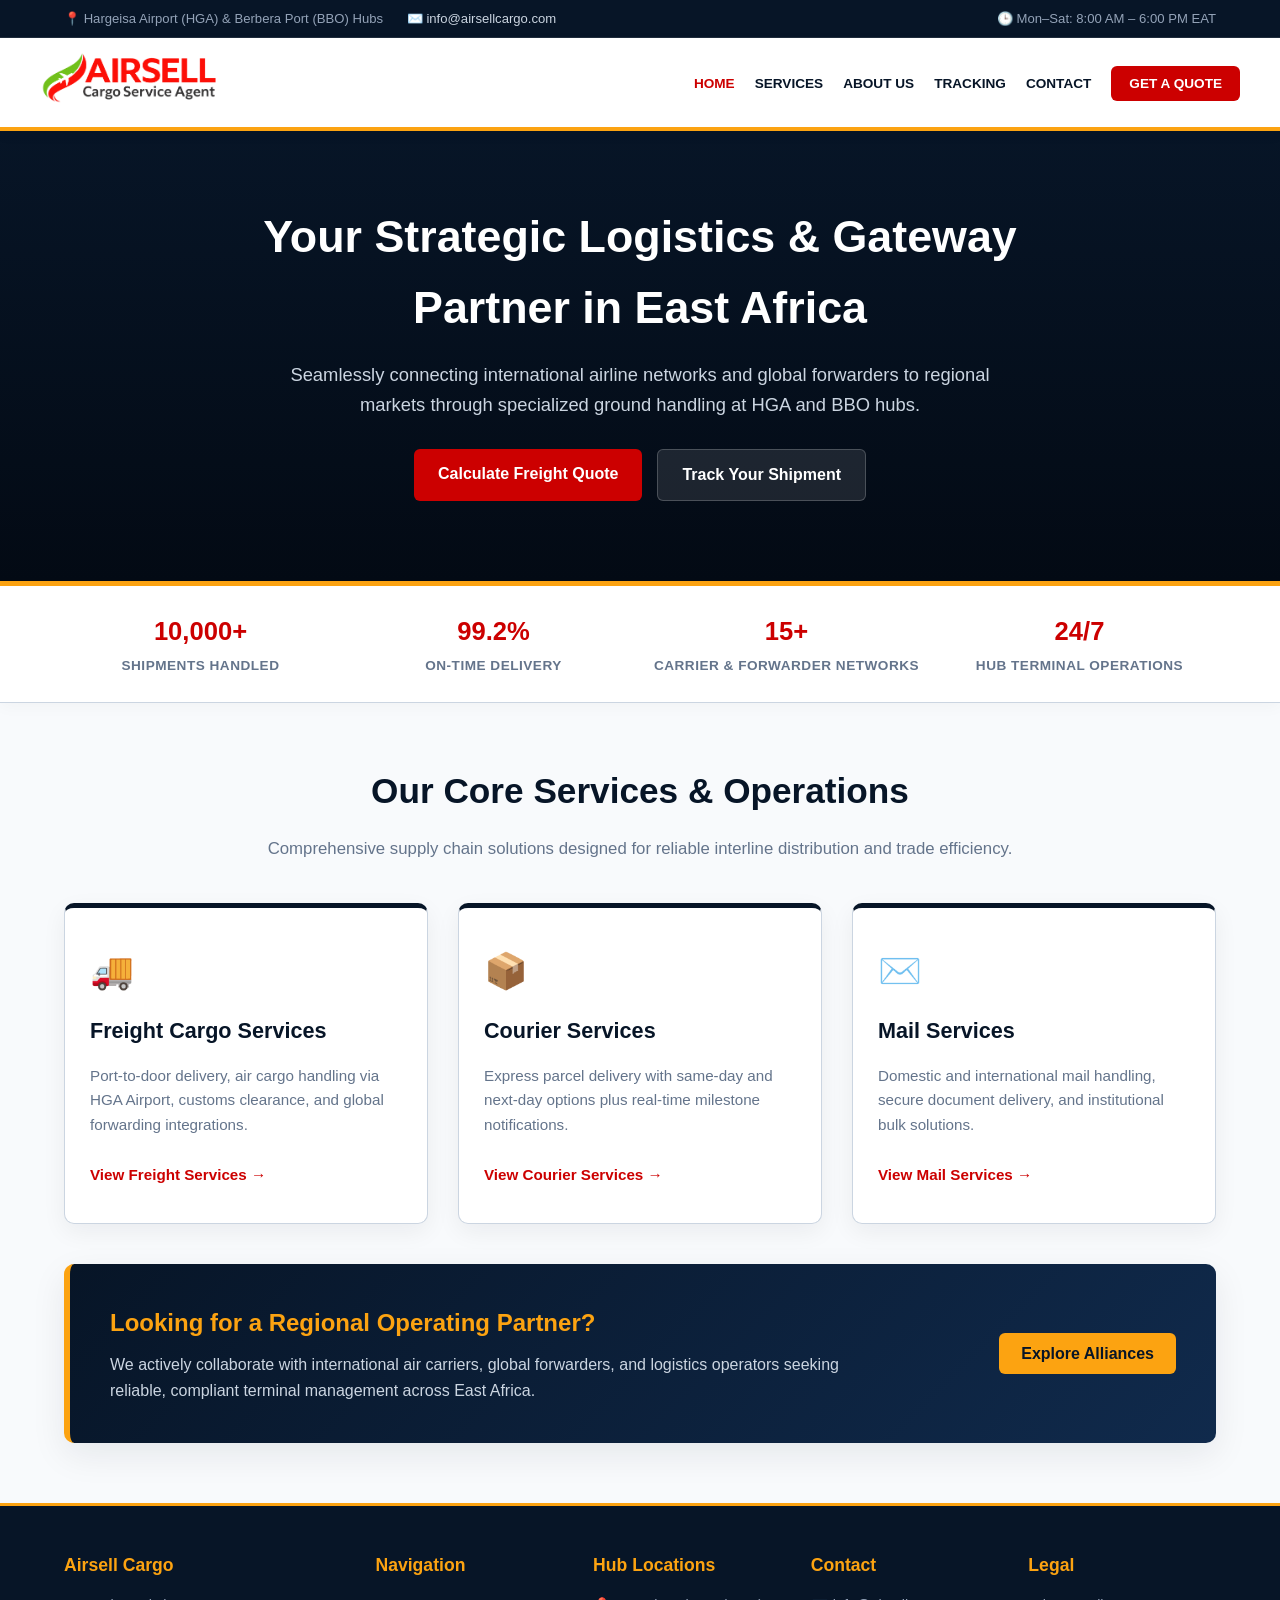
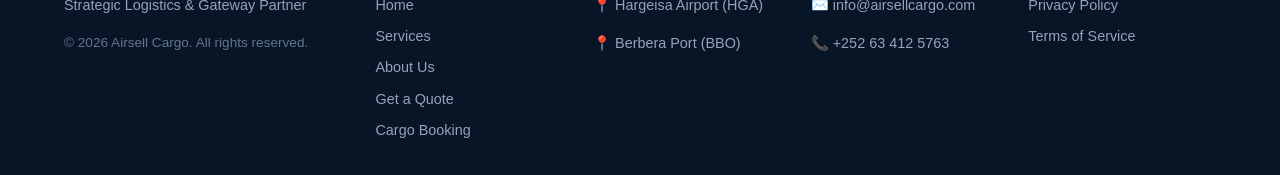
==== index.html @ c371c1c9 "update" ====
<!DOCTYPE html>
<html lang="en">
<head>
  <meta charset="UTF-8">
  <meta http-equiv="X-UA-Compatible" content="IE=edge">
  <meta name="viewport" content="width=device-width, initial-scale=1.0, maximum-scale=5.0">
  <title>Airsell Cargo | Strategic Logistics & Gateway Partner</title>
  <meta name="description" content="Your trusted regional operating extension, connecting international airline networks and global forwarders to East African markets through HGA and BBO hubs.">
  
  <style>  
    :root {
      --brand-red: #cc0000;
      --brand-yellow: #fca311;
      --primary-dark: #071527;
      --text-dark: #0f172a;
      --text-gray: #64748b;
      --bg-light: #f8fafc;
      --card-shadow: 0 12px 35px rgba(7, 21, 39, 0.08);
      --border-color: #cbd5e1;
    }
    
    * { box-sizing: border-box; }

    body { 
      font-family: 'Segoe UI', Roboto, Arial, sans-serif; 
      margin: 0; 
      background: var(--bg-light); 
      color: var(--text-dark); 
      line-height: 1.6; 
    }
    
    .container { 
      max-width: 1200px; 
      margin: auto; 
      padding: 0 24px; 
    }
    
    /* Top Bar */
    .top-bar {
      background: var(--primary-dark);
      color: #94a3b8;
      font-size: 0.82rem;
      padding: 8px 0;
      border-bottom: 1px solid rgba(255, 255, 255, 0.1);
    }

    .top-bar-flex {
      display: flex;
      justify-content: space-between;
      align-items: center;
    }

    .top-bar-info span { margin-right: 20px; }
    .top-bar-info a { color: #cbd5e1; text-decoration: none; }
    .top-bar-info a:hover { color: var(--brand-yellow); }

    /* Header Navigation */
    header { 
      background: #ffffff; 
      border-bottom: 4px solid var(--brand-yellow); 
      box-shadow: 0 4px 12px rgba(0,0,0,0.05); 
      position: sticky;
      top: 0;
      z-index: 1000;
    }
    
    .header-flex { 
      display: flex; 
      justify-content: space-between; 
      align-items: center; 
      padding: 15px 0;
    }
    
    .nav-links { 
      list-style: none; 
      display: flex; 
      align-items: center;
      gap: 20px; 
      margin: 0; 
      padding: 0;
    }
    
    .nav-links a { 
      text-decoration: none; 
      color: var(--primary-dark); 
      font-weight: 600; 
      text-transform: uppercase; 
      font-size: 0.85rem; 
      transition: color 0.3s ease; 
    }
    
    .nav-links a.active, .nav-links a:hover { 
      color: var(--brand-red); 
    }

    .btn-nav-cta {
      background: var(--brand-red);
      color: #ffffff !important;
      padding: 10px 18px;
      border-radius: 6px;
      font-weight: 700 !important;
    }

    .btn-nav-cta:hover {
      background: var(--primary-dark);
    }
    
    /* Hero Section */
    .hero-banner { 
      text-align: center; 
      padding: 70px 20px 80px; 
      background: linear-gradient(180deg, var(--primary-dark) 0%, #030a14 100%);
      color: #ffffff;
      border-bottom: 5px solid var(--brand-yellow); 
    }
    
    .hero-banner h1 { 
      font-size: 2.8rem; 
      margin: 0 0 16px; 
      font-weight: 800; 
      color: #ffffff; 
      max-width: 900px;
      margin-left: auto;
      margin-right: auto;
    } 

    .hero-banner p {
      max-width: 700px;
      margin: 0 auto 30px;
      color: #cbd5e1;
      font-size: 1.15rem;
    }

    .hero-btns {
      display: flex;
      justify-content: center;
      gap: 15px;
    }

    .btn-primary {
      background: var(--brand-red);
      color: #ffffff;
      padding: 12px 24px;
      border-radius: 6px;
      text-decoration: none;
      font-weight: 700;
      transition: background 0.2s;
    }

    .btn-primary:hover {
      background: #a30000;
    }

    .btn-secondary {
      background: rgba(255, 255, 255, 0.1);
      color: #ffffff;
      padding: 12px 24px;
      border-radius: 6px;
      text-decoration: none;
      font-weight: 700;
      border: 1px solid rgba(255, 255, 255, 0.2);
      transition: background 0.2s;
    }

    .btn-secondary:hover {
      background: rgba(255, 255, 255, 0.2);
    }

    /* Trust Metrics Strip */
    .metrics-strip {
      background: #ffffff;
      border-bottom: 1px solid var(--border-color);
      padding: 25px 0;
      box-shadow: 0 4px 15px rgba(0,0,0,0.03);
    }

    .metrics-grid {
      display: grid;
      grid-template-columns: repeat(4, 1fr);
      gap: 20px;
      text-align: center;
    }

    .metric-item strong {
      display: block;
      font-size: 1.6rem;
      color: var(--brand-red);
      font-weight: 800;
    }

    .metric-item span {
      font-size: 0.85rem;
      color: var(--text-gray);
      text-transform: uppercase;
      letter-spacing: 0.5px;
      font-weight: 600;
    }

    /* Services & Partnership Section */
    .services-wrapper {
      max-width: 1200px;
      margin: 60px auto;
      padding: 0 24px;
    }

    .section-title {
      text-align: center;
      margin-bottom: 40px;
    }

    .section-title h2 {
      font-size: 2.2rem;
      color: var(--primary-dark);
      margin-bottom: 10px;
    }

    .section-title p {
      color: var(--text-gray);
      font-size: 1.05rem;
    }

    .services-grid {
      display: grid;
      grid-template-columns: repeat(3, 1fr);
      gap: 30px;
      margin-bottom: 40px;
    }

    .service-card {
      background: #ffffff;
      color: var(--text-dark);
      padding: 35px 25px;
      border-radius: 10px;
      box-shadow: 0 8px 25px rgba(7, 21, 39, 0.06);
      border-top: 5px solid var(--primary-dark);
      border-left: 1px solid var(--border-color);
      border-right: 1px solid var(--border-color);
      border-bottom: 1px solid var(--border-color);
      display: flex;
      flex-direction: column;
      justify-content: space-between;
      transition: transform 0.2s ease;
    }

    .service-card:hover {
      transform: translateY(-4px);
    }

    .service-card .icon {
      font-size: 2.2rem;
      margin-bottom: 15px;
    }

    .service-card h2 {
      color: var(--primary-dark);
      margin-top: 0;
      margin-bottom: 15px;
      font-size: 1.35rem;
    }

    .service-card p {
      color: var(--text-gray);
      font-size: 0.95rem;
      line-height: 1.6;
      margin-bottom: 25px;
    }

    .service-link {
      display: inline-block;
      color: var(--brand-red);
      text-decoration: none;
      font-weight: 700;
      font-size: 0.95rem;
      transition: color 0.2s;
    }

    .service-link:hover {
      color: var(--primary-dark);
    }

    /* Strategic Partnership Spotlight Banner */
    .partnership-spotlight {
      background: linear-gradient(135deg, var(--primary-dark) 0%, #102a4c 100%);
      color: #ffffff;
      padding: 40px;
      border-radius: 10px;
      border-left: 6px solid var(--brand-yellow);
      display: flex;
      justify-content: space-between;
      align-items: center;
      gap: 20px;
      box-shadow: var(--card-shadow);
    }

    .partnership-spotlight h3 {
      color: var(--brand-yellow);
      margin-top: 0;
      margin-bottom: 10px;
      font-size: 1.5rem;
    }

    .partnership-spotlight p {
      color: #cbd5e1;
      margin: 0;
      font-size: 1rem;
      max-width: 750px;
    }

    .btn-partnership {
      background: var(--brand-yellow);
      color: var(--primary-dark);
      padding: 12px 22px;
      border-radius: 6px;
      text-decoration: none;
      font-weight: 800;
      white-space: nowrap;
      transition: background 0.2s;
    }

    .btn-partnership:hover {
      background: #e08e0b;
    }

    /* Footer */
    .site-footer { 
      background: var(--primary-dark); 
      color: #ffffff; 
      padding: 45px 0 25px; 
      font-size: 0.9rem;
      border-top: 3px solid var(--brand-yellow);
    }

    .footer-grid { 
      display: grid; 
      grid-template-columns: 1.5fr repeat(4, 1fr); 
      gap: 30px; 
      max-width: 1200px;
      margin: auto;
      padding: 0 24px;
    }

    .footer-col h3 {
      color: var(--brand-yellow);
      margin-top: 0;
      margin-bottom: 15px;
      font-size: 1.1rem;
    }

    .footer-col ul { list-style: none; padding: 0; margin: 0; }
    .footer-col li { margin-bottom: 8px; }
    .footer-col a { color: #94a3b8; text-decoration: none; transition: color 0.3s ease; }
    .footer-col a:hover { color: #ffffff; }

    @media (max-width: 900px) {
      .services-grid, .metrics-grid { grid-template-columns: 1fr; }
      .hero-btns { flex-direction: column; }
      .partnership-spotlight { flex-direction: column; align-items: flex-start; }
    }
  </style>
</head>
<body>

<!-- Top Notification Bar -->
<div class="top-bar">
  <div class="container top-bar-flex">
    <div class="top-bar-info">
      <span>📍 Hargeisa Airport (HGA) & Berbera Port (BBO) Hubs</span>
      <span>✉️ <a href="mailto:info@airsellcargo.com">info@airsellcargo.com</a></span>
    </div>
    <div>
      <span>🕒 Mon–Sat: 8:00 AM – 6:00 PM EAT</span>
    </div>
  </div>
</div>

<!-- Main Header -->
<header>
  <div class="container header-flex">
    <div class="logo">
      <a href="index.html">
        <img src="logo.png" alt="Airsell Cargo Service Agent" width="180">
      </a>
    </div>
    
    <nav aria-label="Main Navigation">
      <ul class="nav-links">
        <li><a href="index.html" class="active" aria-current="page">Home</a></li>
        <li><a href="services.html">Services</a></li>
        <li><a href="about.html">About Us</a></li>
        <li><a href="tracking.html">Tracking</a></li>
        <li><a href="contact.html">Contact</a></li>
        <li><a href="quote.html" class="btn-nav-cta">Get a Quote</a></li>
      </ul>
    </nav>
  </div>
</header>

<!-- Hero Section -->
<section class="hero-banner">
  <div class="container">
    <h1>Your Strategic Logistics & Gateway Partner in East Africa</h1>
    <p>Seamlessly connecting international airline networks and global forwarders to regional markets through specialized ground handling at HGA and BBO hubs.</p>
    <div class="hero-btns">
      <a href="quote.html" class="btn-primary">Calculate Freight Quote</a>
      <a href="tracking.html" class="btn-secondary">Track Your Shipment</a>
    </div>
  </div>
</section>

<!-- Trust Metrics Strip -->
<div class="metrics-strip">
  <div class="container">
    <div class="metrics-grid">
      <div class="metric-item">
        <strong>10,000+</strong>
        <span>Shipments Handled</span>
      </div>
      <div class="metric-item">
        <strong>99.2%</strong>
        <span>On-Time Delivery</span>
      </div>
      <div class="metric-item">
        <strong>15+</strong>
        <span>Carrier & Forwarder Networks</span>
      </div>
      <div class="metric-item">
        <strong>24/7</strong>
        <span>Hub Terminal Operations</span>
      </div>
    </div>
  </div>
</div>

<!-- Core Services & Partnership Section -->
<div class="services-wrapper">
  <div class="section-title">
    <h2>Our Core Services & Operations</h2>
    <p>Comprehensive supply chain solutions designed for reliable interline distribution and trade efficiency.</p>
  </div>

  <div class="services-grid">
    
    <!-- Service 1 -->
    <div class="service-card">
      <div>
        <div class="icon">🚚</div>
        <h2>Freight Cargo Services</h2>
        <p>Port-to-door delivery, air cargo handling via HGA Airport, customs clearance, and global forwarding integrations.</p>
      </div>
      <div>
        <a href="services.html" class="service-link">View Freight Services →</a>
      </div>
    </div>

    <!-- Service 2 -->
    <div class="service-card">
      <div>
        <div class="icon">📦</div>
        <h2>Courier Services</h2>
        <p>Express parcel delivery with same-day and next-day options plus real-time milestone notifications.</p>
      </div>
      <div>
        <a href="services.html" class="service-link">View Courier Services →</a>
      </div>
    </div>

    <!-- Service 3 -->
    <div class="service-card">
      <div>
        <div class="icon">✉️</div>
        <h2>Mail Services</h2>
        <p>Domestic and international mail handling, secure document delivery, and institutional bulk solutions.</p>
      </div>
      <div>
        <a href="services.html" class="service-link">View Mail Services →</a>
      </div>
    </div>

  </div>

  <!-- Strategic Alliance Spotlight Banner -->
  <div class="partnership-spotlight">
    <div>
      <h3>Looking for a Regional Operating Partner?</h3>
      <p>We actively collaborate with international air carriers, global forwarders, and logistics operators seeking reliable, compliant terminal management across East Africa.</p>
    </div>
    <div>
      <a href="contact.html" class="btn-partnership">Explore Alliances</a>
    </div>
  </div>

</div>

<!-- Footer Section -->
<footer class="site-footer">
  <div class="footer-grid">
    <div class="footer-col">
      <h3>Airsell Cargo</h3>
      <p style="color: #94a3b8;">Strategic Logistics & Gateway Partner</p>
      <p style="color: #64748b; font-size: 0.85rem;">© 2026 Airsell Cargo. All rights reserved.</p>
    </div>

    <div class="footer-col">
      <h3>Navigation</h3>
      <ul>
        <li><a href="index.html">Home</a></li>
        <li><a href="services.html">Services</a></li>
        <li><a href="about.html">About Us</a></li>
        <li><a href="quote.html">Get a Quote</a></li>
        <li><a href="booking.html">Cargo Booking</a></li>
      </ul>
    </div>

    <div class="footer-col">
      <h3>Hub Locations</h3>
      <p style="color: #94a3b8; margin-bottom: 6px;">📍 Hargeisa Airport (HGA)</p>
      <p style="color: #94a3b8;">📍 Berbera Port (BBO)</p>
    </div>

    <div class="footer-col">
      <h3>Contact</h3>
      <p style="color: #94a3b8; margin-bottom: 6px;">✉️ <a href="mailto:info@airsellcargo.com">info@airsellcargo.com</a></p>
      <p style="color: #94a3b8;">📞 +252 63 412 5763</p>
    </div>

    <div class="footer-col">
      <h3>Legal</h3>
      <ul>
        <li><a href="privacy.html">Privacy Policy</a></li>
        <li><a href="terms.html">Terms of Service</a></li>
      </ul>
    </div>
  </div>
</footer>

</body>
</html>
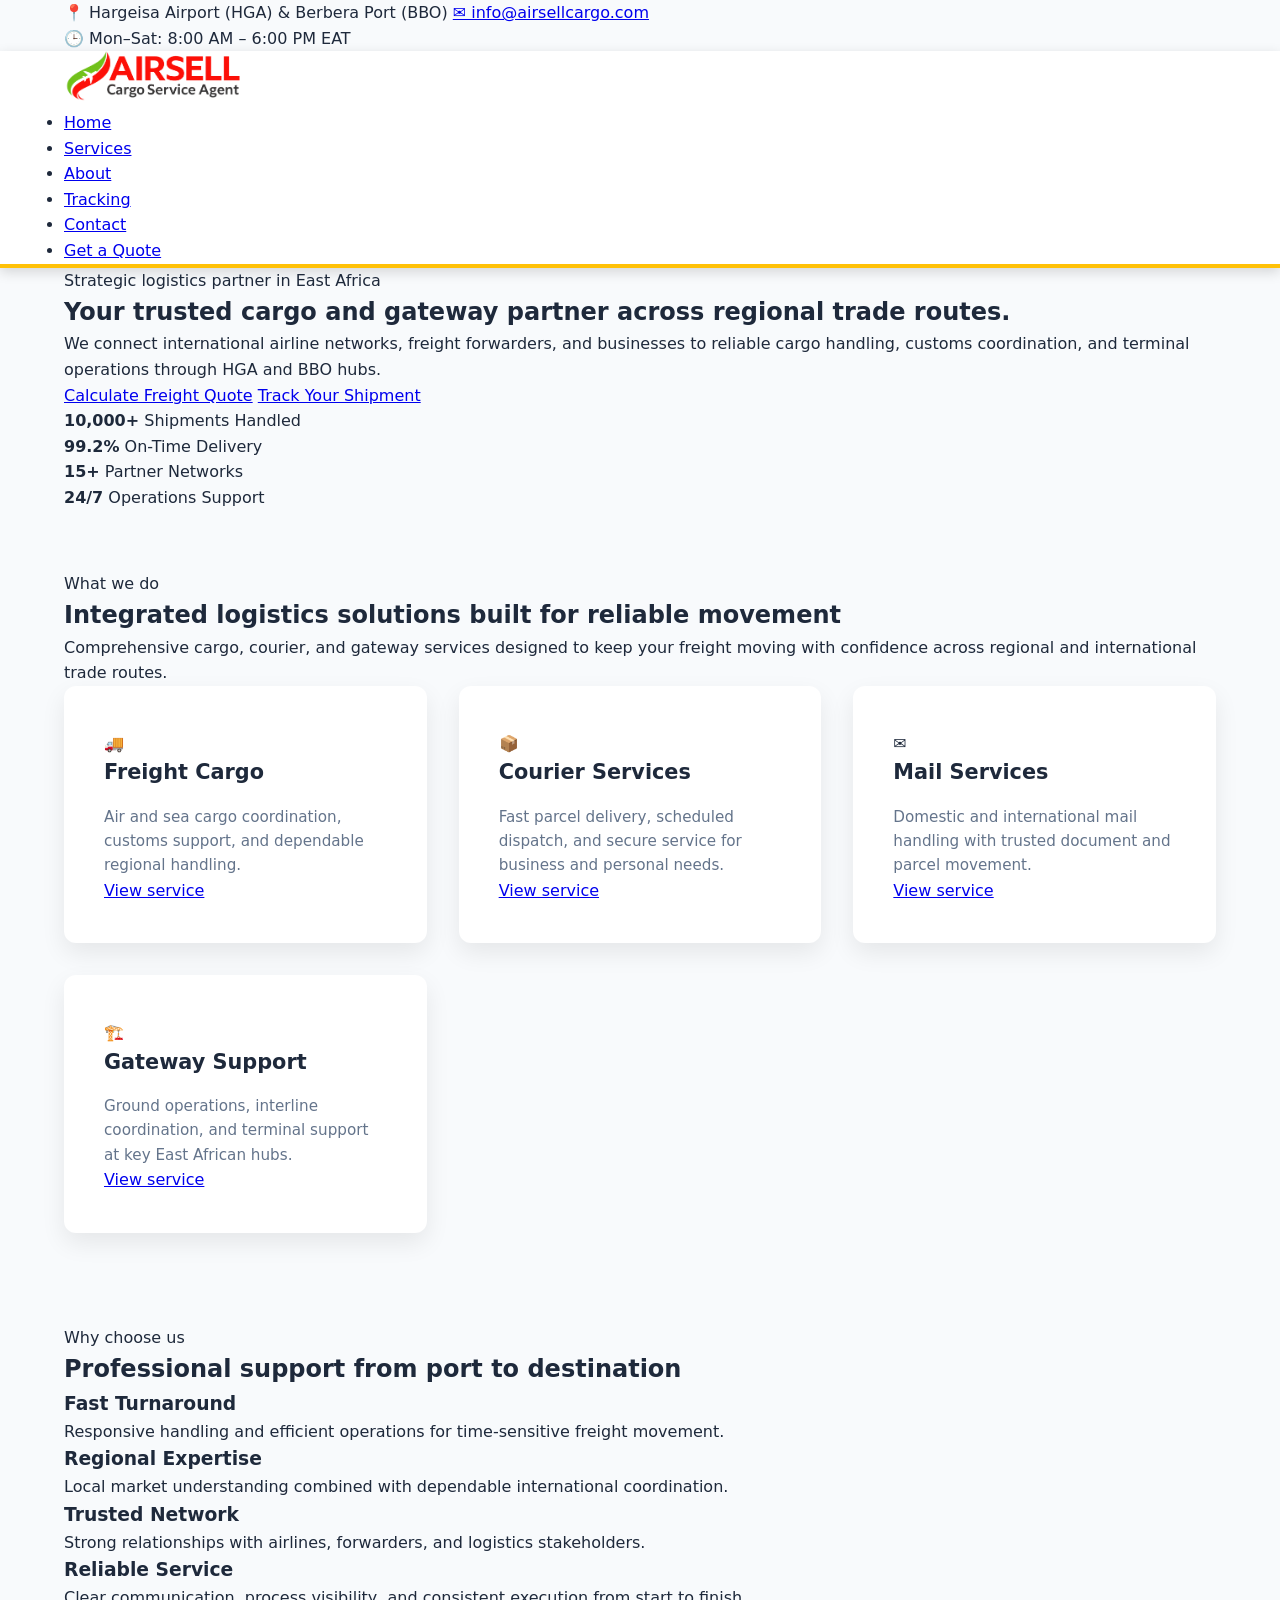
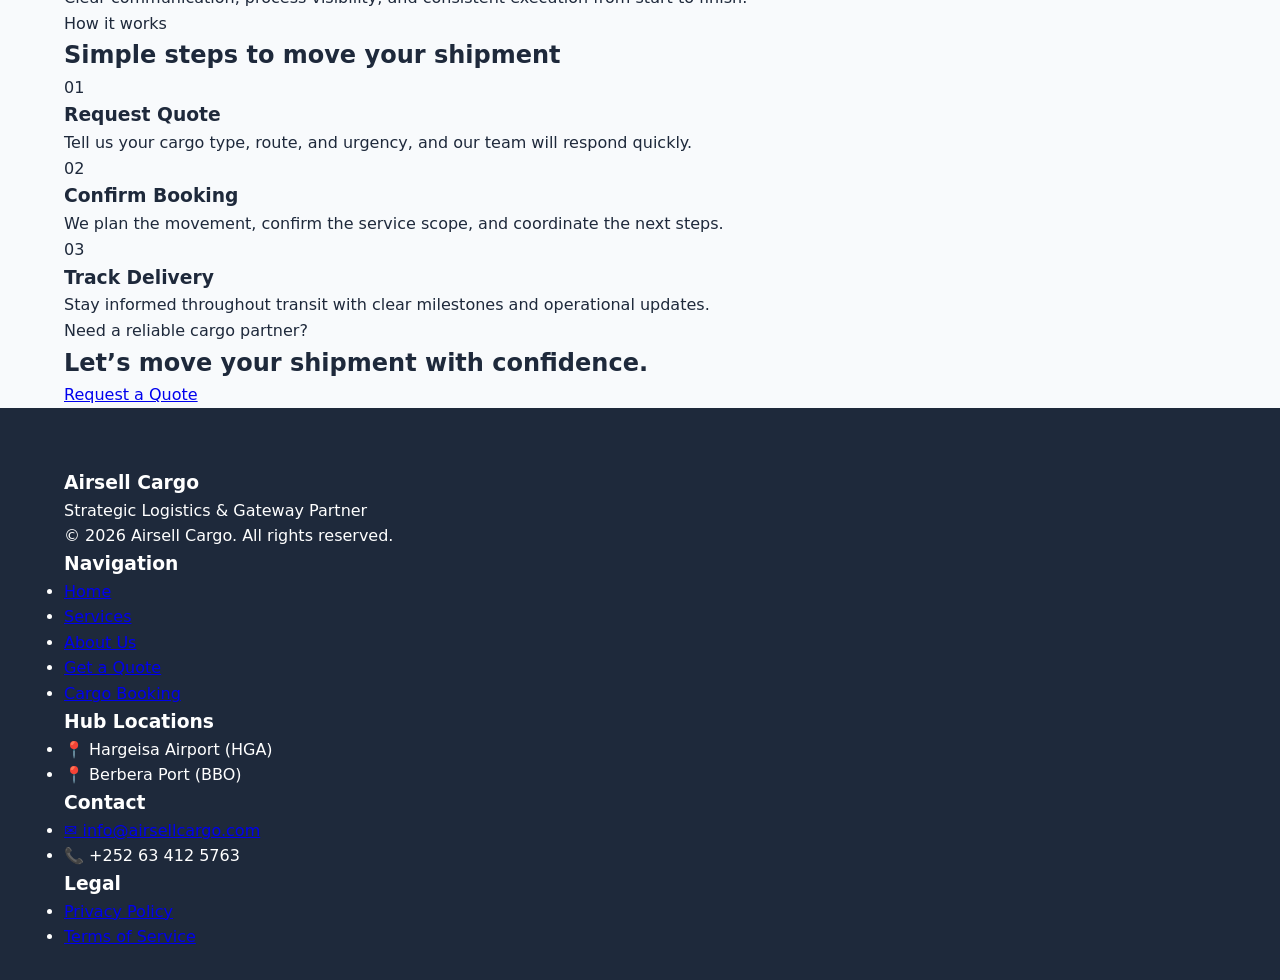
==== commit 5c3fa9f6: "Upgrade the homepage layout and styling to a more premium, modern logistics design for Airsell Cargo" ====
--- a/index.html
+++ b/index.html
@@ -1,537 +1,242 @@
 <!DOCTYPE html>
 <html lang="en">
-<head>
-  <meta charset="UTF-8">
-  <meta http-equiv="X-UA-Compatible" content="IE=edge">
-  <meta name="viewport" content="width=device-width, initial-scale=1.0, maximum-scale=5.0">
-  <title>Airsell Cargo | Strategic Logistics & Gateway Partner</title>
-  <meta name="description" content="Your trusted regional operating extension, connecting international airline networks and global forwarders to East African markets through HGA and BBO hubs.">
-  
-  <style>  
-    :root {
-      --brand-red: #cc0000;
-      --brand-yellow: #fca311;
-      --primary-dark: #071527;
-      --text-dark: #0f172a;
-      --text-gray: #64748b;
-      --bg-light: #f8fafc;
-      --card-shadow: 0 12px 35px rgba(7, 21, 39, 0.08);
-      --border-color: #cbd5e1;
-    }
-    
-    * { box-sizing: border-box; }
-
-    body { 
-      font-family: 'Segoe UI', Roboto, Arial, sans-serif; 
-      margin: 0; 
-      background: var(--bg-light); 
-      color: var(--text-dark); 
-      line-height: 1.6; 
-    }
-    
-    .container { 
-      max-width: 1200px; 
-      margin: auto; 
-      padding: 0 24px; 
-    }
-    
-    /* Top Bar */
-    .top-bar {
-      background: var(--primary-dark);
-      color: #94a3b8;
-      font-size: 0.82rem;
-      padding: 8px 0;
-      border-bottom: 1px solid rgba(255, 255, 255, 0.1);
-    }
-
-    .top-bar-flex {
-      display: flex;
-      justify-content: space-between;
-      align-items: center;
-    }
-
-    .top-bar-info span { margin-right: 20px; }
-    .top-bar-info a { color: #cbd5e1; text-decoration: none; }
-    .top-bar-info a:hover { color: var(--brand-yellow); }
-
-    /* Header Navigation */
-    header { 
-      background: #ffffff; 
-      border-bottom: 4px solid var(--brand-yellow); 
-      box-shadow: 0 4px 12px rgba(0,0,0,0.05); 
-      position: sticky;
-      top: 0;
-      z-index: 1000;
-    }
-    
-    .header-flex { 
-      display: flex; 
-      justify-content: space-between; 
-      align-items: center; 
-      padding: 15px 0;
-    }
-    
-    .nav-links { 
-      list-style: none; 
-      display: flex; 
-      align-items: center;
-      gap: 20px; 
-      margin: 0; 
-      padding: 0;
-    }
-    
-    .nav-links a { 
-      text-decoration: none; 
-      color: var(--primary-dark); 
-      font-weight: 600; 
-      text-transform: uppercase; 
-      font-size: 0.85rem; 
-      transition: color 0.3s ease; 
-    }
-    
-    .nav-links a.active, .nav-links a:hover { 
-      color: var(--brand-red); 
-    }
-
-    .btn-nav-cta {
-      background: var(--brand-red);
-      color: #ffffff !important;
-      padding: 10px 18px;
-      border-radius: 6px;
-      font-weight: 700 !important;
-    }
-
-    .btn-nav-cta:hover {
-      background: var(--primary-dark);
-    }
-    
-    /* Hero Section */
-    .hero-banner { 
-      text-align: center; 
-      padding: 70px 20px 80px; 
-      background: linear-gradient(180deg, var(--primary-dark) 0%, #030a14 100%);
-      color: #ffffff;
-      border-bottom: 5px solid var(--brand-yellow); 
-    }
-    
-    .hero-banner h1 { 
-      font-size: 2.8rem; 
-      margin: 0 0 16px; 
-      font-weight: 800; 
-      color: #ffffff; 
-      max-width: 900px;
-      margin-left: auto;
-      margin-right: auto;
-    } 
-
-    .hero-banner p {
-      max-width: 700px;
-      margin: 0 auto 30px;
-      color: #cbd5e1;
-      font-size: 1.15rem;
-    }
-
-    .hero-btns {
-      display: flex;
-      justify-content: center;
-      gap: 15px;
-    }
-
-    .btn-primary {
-      background: var(--brand-red);
-      color: #ffffff;
-      padding: 12px 24px;
-      border-radius: 6px;
-      text-decoration: none;
-      font-weight: 700;
-      transition: background 0.2s;
-    }
-
-    .btn-primary:hover {
-      background: #a30000;
-    }
-
-    .btn-secondary {
-      background: rgba(255, 255, 255, 0.1);
-      color: #ffffff;
-      padding: 12px 24px;
-      border-radius: 6px;
-      text-decoration: none;
-      font-weight: 700;
-      border: 1px solid rgba(255, 255, 255, 0.2);
-      transition: background 0.2s;
-    }
-
-    .btn-secondary:hover {
-      background: rgba(255, 255, 255, 0.2);
-    }
-
-    /* Trust Metrics Strip */
-    .metrics-strip {
-      background: #ffffff;
-      border-bottom: 1px solid var(--border-color);
-      padding: 25px 0;
-      box-shadow: 0 4px 15px rgba(0,0,0,0.03);
-    }
-
-    .metrics-grid {
-      display: grid;
-      grid-template-columns: repeat(4, 1fr);
-      gap: 20px;
-      text-align: center;
-    }
-
-    .metric-item strong {
-      display: block;
-      font-size: 1.6rem;
-      color: var(--brand-red);
-      font-weight: 800;
-    }
-
-    .metric-item span {
-      font-size: 0.85rem;
-      color: var(--text-gray);
-      text-transform: uppercase;
-      letter-spacing: 0.5px;
-      font-weight: 600;
-    }
-
-    /* Services & Partnership Section */
-    .services-wrapper {
-      max-width: 1200px;
-      margin: 60px auto;
-      padding: 0 24px;
-    }
-
-    .section-title {
-      text-align: center;
-      margin-bottom: 40px;
-    }
-
-    .section-title h2 {
-      font-size: 2.2rem;
-      color: var(--primary-dark);
-      margin-bottom: 10px;
-    }
-
-    .section-title p {
-      color: var(--text-gray);
-      font-size: 1.05rem;
-    }
-
-    .services-grid {
-      display: grid;
-      grid-template-columns: repeat(3, 1fr);
-      gap: 30px;
-      margin-bottom: 40px;
-    }
-
-    .service-card {
-      background: #ffffff;
-      color: var(--text-dark);
-      padding: 35px 25px;
-      border-radius: 10px;
-      box-shadow: 0 8px 25px rgba(7, 21, 39, 0.06);
-      border-top: 5px solid var(--primary-dark);
-      border-left: 1px solid var(--border-color);
-      border-right: 1px solid var(--border-color);
-      border-bottom: 1px solid var(--border-color);
-      display: flex;
-      flex-direction: column;
-      justify-content: space-between;
-      transition: transform 0.2s ease;
-    }
-
-    .service-card:hover {
-      transform: translateY(-4px);
-    }
-
-    .service-card .icon {
-      font-size: 2.2rem;
-      margin-bottom: 15px;
-    }
-
-    .service-card h2 {
-      color: var(--primary-dark);
-      margin-top: 0;
-      margin-bottom: 15px;
-      font-size: 1.35rem;
-    }
-
-    .service-card p {
-      color: var(--text-gray);
-      font-size: 0.95rem;
-      line-height: 1.6;
-      margin-bottom: 25px;
-    }
-
-    .service-link {
-      display: inline-block;
-      color: var(--brand-red);
-      text-decoration: none;
-      font-weight: 700;
-      font-size: 0.95rem;
-      transition: color 0.2s;
-    }
-
-    .service-link:hover {
-      color: var(--primary-dark);
-    }
-
-    /* Strategic Partnership Spotlight Banner */
-    .partnership-spotlight {
-      background: linear-gradient(135deg, var(--primary-dark) 0%, #102a4c 100%);
-      color: #ffffff;
-      padding: 40px;
-      border-radius: 10px;
-      border-left: 6px solid var(--brand-yellow);
-      display: flex;
-      justify-content: space-between;
-      align-items: center;
-      gap: 20px;
-      box-shadow: var(--card-shadow);
-    }
-
-    .partnership-spotlight h3 {
-      color: var(--brand-yellow);
-      margin-top: 0;
-      margin-bottom: 10px;
-      font-size: 1.5rem;
-    }
-
-    .partnership-spotlight p {
-      color: #cbd5e1;
-      margin: 0;
-      font-size: 1rem;
-      max-width: 750px;
-    }
-
-    .btn-partnership {
-      background: var(--brand-yellow);
-      color: var(--primary-dark);
-      padding: 12px 22px;
-      border-radius: 6px;
-      text-decoration: none;
-      font-weight: 800;
-      white-space: nowrap;
-      transition: background 0.2s;
-    }
-
-    .btn-partnership:hover {
-      background: #e08e0b;
-    }
-
-    /* Footer */
-    .site-footer { 
-      background: var(--primary-dark); 
-      color: #ffffff; 
-      padding: 45px 0 25px; 
-      font-size: 0.9rem;
-      border-top: 3px solid var(--brand-yellow);
-    }
-
-    .footer-grid { 
-      display: grid; 
-      grid-template-columns: 1.5fr repeat(4, 1fr); 
-      gap: 30px; 
-      max-width: 1200px;
-      margin: auto;
-      padding: 0 24px;
-    }
-
-    .footer-col h3 {
-      color: var(--brand-yellow);
-      margin-top: 0;
-      margin-bottom: 15px;
-      font-size: 1.1rem;
-    }
-
-    .footer-col ul { list-style: none; padding: 0; margin: 0; }
-    .footer-col li { margin-bottom: 8px; }
-    .footer-col a { color: #94a3b8; text-decoration: none; transition: color 0.3s ease; }
-    .footer-col a:hover { color: #ffffff; }
-
-    @media (max-width: 900px) {
-      .services-grid, .metrics-grid { grid-template-columns: 1fr; }
-      .hero-btns { flex-direction: column; }
-      .partnership-spotlight { flex-direction: column; align-items: flex-start; }
-    }
-  </style>
-</head>
-<body>
-
-<!-- Top Notification Bar -->
-<div class="top-bar">
-  <div class="container top-bar-flex">
-    <div class="top-bar-info">
-      <span>📍 Hargeisa Airport (HGA) & Berbera Port (BBO) Hubs</span>
-      <span>✉️ <a href="mailto:info@airsellcargo.com">info@airsellcargo.com</a></span>
-    </div>
-    <div>
-      <span>🕒 Mon–Sat: 8:00 AM – 6:00 PM EAT</span>
-    </div>
-  </div>
-</div>
-
-<!-- Main Header -->
-<header>
-  <div class="container header-flex">
-    <div class="logo">
-      <a href="index.html">
-        <img src="logo.png" alt="Airsell Cargo Service Agent" width="180">
-      </a>
-    </div>
-    
-    <nav aria-label="Main Navigation">
-      <ul class="nav-links">
-        <li><a href="index.html" class="active" aria-current="page">Home</a></li>
-        <li><a href="services.html">Services</a></li>
-        <li><a href="about.html">About Us</a></li>
-        <li><a href="tracking.html">Tracking</a></li>
-        <li><a href="contact.html">Contact</a></li>
-        <li><a href="quote.html" class="btn-nav-cta">Get a Quote</a></li>
-      </ul>
-    </nav>
-  </div>
-</header>
-
-<!-- Hero Section -->
-<section class="hero-banner">
-  <div class="container">
-    <h1>Your Strategic Logistics & Gateway Partner in East Africa</h1>
-    <p>Seamlessly connecting international airline networks and global forwarders to regional markets through specialized ground handling at HGA and BBO hubs.</p>
-    <div class="hero-btns">
-      <a href="quote.html" class="btn-primary">Calculate Freight Quote</a>
-      <a href="tracking.html" class="btn-secondary">Track Your Shipment</a>
-    </div>
-  </div>
-</section>
-
-<!-- Trust Metrics Strip -->
-<div class="metrics-strip">
-  <div class="container">
-    <div class="metrics-grid">
-      <div class="metric-item">
-        <strong>10,000+</strong>
-        <span>Shipments Handled</span>
-      </div>
-      <div class="metric-item">
-        <strong>99.2%</strong>
-        <span>On-Time Delivery</span>
-      </div>
-      <div class="metric-item">
-        <strong>15+</strong>
-        <span>Carrier & Forwarder Networks</span>
-      </div>
-      <div class="metric-item">
-        <strong>24/7</strong>
-        <span>Hub Terminal Operations</span>
+  <head>
+    <meta charset="UTF-8" />
+    <meta http-equiv="X-UA-Compatible" content="IE=edge" />
+    <meta name="viewport" content="width=device-width, initial-scale=1.0, maximum-scale=5.0" />
+    <title>Airsell Cargo | Strategic Logistics & Gateway Partner</title>
+    <meta
+      name="description"
+      content="Airsell Cargo connects international carriers and forwarders to reliable logistics operations through HGA and BBO hubs in East Africa."
+    />
+    <link rel="preconnect" href="https://fonts.googleapis.com" />
+    <link rel="preconnect" href="https://fonts.gstatic.com" crossorigin />
+    <link
+      href="https://fonts.googleapis.com/css2?family=Inter:wght@400;500;600;700;800;900&display=swap"
+      rel="stylesheet"
+    />
+    <link rel="stylesheet" href="style.css" />
+  </head>
+  <body>
+    <div class="topbar">
+      <div class="container topbar__inner">
+        <div class="topbar__info">
+          <span>📍 Hargeisa Airport (HGA) &amp; Berbera Port (BBO)</span>
+          <a href="mailto:info@airsellcargo.com">✉️ info@airsellcargo.com</a>
+        </div>
+        <div class="topbar__hours">🕒 Mon–Sat: 8:00 AM – 6:00 PM EAT</div>
       </div>
     </div>
-  </div>
-</div>
-
-<!-- Core Services & Partnership Section -->
-<div class="services-wrapper">
-  <div class="section-title">
-    <h2>Our Core Services & Operations</h2>
-    <p>Comprehensive supply chain solutions designed for reliable interline distribution and trade efficiency.</p>
-  </div>
-
-  <div class="services-grid">
-    
-    <!-- Service 1 -->
-    <div class="service-card">
-      <div>
-        <div class="icon">🚚</div>
-        <h2>Freight Cargo Services</h2>
-        <p>Port-to-door delivery, air cargo handling via HGA Airport, customs clearance, and global forwarding integrations.</p>
+
+    <header class="site-header">
+      <div class="container header__inner">
+        <a href="index.html" class="brand" aria-label="Airsell Cargo Home">
+          <img src="logo.png" alt="Airsell Cargo Service Agent" width="180" />
+        </a>
+
+        <nav class="main-nav" aria-label="Main navigation">
+          <ul class="nav-list">
+            <li><a href="index.html" class="nav-link active">Home</a></li>
+            <li><a href="services.html" class="nav-link">Services</a></li>
+            <li><a href="about.html" class="nav-link">About</a></li>
+            <li><a href="tracking.html" class="nav-link">Tracking</a></li>
+            <li><a href="contact.html" class="nav-link">Contact</a></li>
+            <li><a href="quote.html" class="button button--primary nav-cta">Get a Quote</a></li>
+          </ul>
+        </nav>
       </div>
-      <div>
-        <a href="services.html" class="service-link">View Freight Services →</a>
+    </header>
+
+    <main>
+      <section class="hero">
+        <div class="container hero__content">
+          <p class="eyebrow">Strategic logistics partner in East Africa</p>
+          <h1>Your trusted cargo and gateway partner across regional trade routes.</h1>
+          <p class="hero__lead">
+            We connect international airline networks, freight forwarders, and businesses to reliable cargo
+            handling, customs coordination, and terminal operations through HGA and BBO hubs.
+          </p>
+
+          <div class="hero__actions">
+            <a href="quote.html" class="button button--primary">Calculate Freight Quote</a>
+            <a href="tracking.html" class="button button--secondary">Track Your Shipment</a>
+          </div>
+        </div>
+      </section>
+
+      <section class="stats-strip">
+        <div class="container stats-grid">
+          <div class="stat-item">
+            <strong>10,000+</strong>
+            <span>Shipments Handled</span>
+          </div>
+          <div class="stat-item">
+            <strong>99.2%</strong>
+            <span>On-Time Delivery</span>
+          </div>
+          <div class="stat-item">
+            <strong>15+</strong>
+            <span>Partner Networks</span>
+          </div>
+          <div class="stat-item">
+            <strong>24/7</strong>
+            <span>Operations Support</span>
+          </div>
+        </div>
+      </section>
+
+      <section class="section services-section">
+        <div class="container">
+          <div class="section-heading">
+            <span>What we do</span>
+            <h2>Integrated logistics solutions built for reliable movement</h2>
+            <p>
+              Comprehensive cargo, courier, and gateway services designed to keep your freight moving with
+              confidence across regional and international trade routes.
+            </p>
+          </div>
+
+          <div class="services-grid">
+            <article class="service-card service-card--red">
+              <div class="service-card__icon">🚚</div>
+              <h3>Freight Cargo</h3>
+              <p>Air and sea cargo coordination, customs support, and dependable regional handling.</p>
+              <a href="services.html">View service</a>
+            </article>
+
+            <article class="service-card service-card--gold">
+              <div class="service-card__icon">📦</div>
+              <h3>Courier Services</h3>
+              <p>Fast parcel delivery, scheduled dispatch, and secure service for business and personal needs.</p>
+              <a href="services.html">View service</a>
+            </article>
+
+            <article class="service-card service-card--green">
+              <div class="service-card__icon">✉️</div>
+              <h3>Mail Services</h3>
+              <p>Domestic and international mail handling with trusted document and parcel movement.</p>
+              <a href="services.html">View service</a>
+            </article>
+
+            <article class="service-card service-card--blue">
+              <div class="service-card__icon">🏗️</div>
+              <h3>Gateway Support</h3>
+              <p>Ground operations, interline coordination, and terminal support at key East African hubs.</p>
+              <a href="services.html">View service</a>
+            </article>
+          </div>
+        </div>
+      </section>
+
+      <section class="why-us">
+        <div class="container">
+          <div class="section-heading section-heading--light">
+            <span>Why choose us</span>
+            <h2>Professional support from port to destination</h2>
+          </div>
+
+          <div class="feature-grid">
+            <div class="feature-item">
+              <h3>Fast Turnaround</h3>
+              <p>Responsive handling and efficient operations for time-sensitive freight movement.</p>
+            </div>
+            <div class="feature-item">
+              <h3>Regional Expertise</h3>
+              <p>Local market understanding combined with dependable international coordination.</p>
+            </div>
+            <div class="feature-item">
+              <h3>Trusted Network</h3>
+              <p>Strong relationships with airlines, forwarders, and logistics stakeholders.</p>
+            </div>
+            <div class="feature-item">
+              <h3>Reliable Service</h3>
+              <p>Clear communication, process visibility, and consistent execution from start to finish.</p>
+            </div>
+          </div>
+        </div>
+      </section>
+
+      <section class="section process-section">
+        <div class="container">
+          <div class="section-heading">
+            <span>How it works</span>
+            <h2>Simple steps to move your shipment</h2>
+          </div>
+
+          <div class="process-grid">
+            <div class="process-step">
+              <div class="process-step__number">01</div>
+              <h3>Request Quote</h3>
+              <p>Tell us your cargo type, route, and urgency, and our team will respond quickly.</p>
+            </div>
+            <div class="process-step">
+              <div class="process-step__number">02</div>
+              <h3>Confirm Booking</h3>
+              <p>We plan the movement, confirm the service scope, and coordinate the next steps.</p>
+            </div>
+            <div class="process-step">
+              <div class="process-step__number">03</div>
+              <h3>Track Delivery</h3>
+              <p>Stay informed throughout transit with clear milestones and operational updates.</p>
+            </div>
+          </div>
+        </div>
+      </section>
+
+      <section class="cta-banner">
+        <div class="container cta-banner__inner">
+          <div>
+            <span>Need a reliable cargo partner?</span>
+            <h2>Let’s move your shipment with confidence.</h2>
+          </div>
+          <a href="contact.html" class="button button--primary">Request a Quote</a>
+        </div>
+      </section>
+    </main>
+
+    <footer class="site-footer">
+      <div class="container footer-grid">
+        <div class="footer-col footer-brand">
+          <h3>Airsell Cargo</h3>
+          <p>Strategic Logistics &amp; Gateway Partner</p>
+          <p class="copyright">© 2026 Airsell Cargo. All rights reserved.</p>
+        </div>
+
+        <div class="footer-col">
+          <h3>Navigation</h3>
+          <ul>
+            <li><a href="index.html">Home</a></li>
+            <li><a href="services.html">Services</a></li>
+            <li><a href="about.html">About Us</a></li>
+            <li><a href="quote.html">Get a Quote</a></li>
+            <li><a href="booking.html">Cargo Booking</a></li>
+          </ul>
+        </div>
+
+        <div class="footer-col">
+          <h3>Hub Locations</h3>
+          <ul>
+            <li>📍 Hargeisa Airport (HGA)</li>
+            <li>📍 Berbera Port (BBO)</li>
+          </ul>
+        </div>
+
+        <div class="footer-col">
+          <h3>Contact</h3>
+          <ul>
+            <li><a href="mailto:info@airsellcargo.com">✉️ info@airsellcargo.com</a></li>
+            <li>📞 +252 63 412 5763</li>
+          </ul>
+        </div>
+
+        <div class="footer-col">
+          <h3>Legal</h3>
+          <ul>
+            <li><a href="privacy.html">Privacy Policy</a></li>
+            <li><a href="terms.html">Terms of Service</a></li>
+          </ul>
+        </div>
       </div>
-    </div>
-
-    <!-- Service 2 -->
-    <div class="service-card">
-      <div>
-        <div class="icon">📦</div>
-        <h2>Courier Services</h2>
-        <p>Express parcel delivery with same-day and next-day options plus real-time milestone notifications.</p>
-      </div>
-      <div>
-        <a href="services.html" class="service-link">View Courier Services →</a>
-      </div>
-    </div>
-
-    <!-- Service 3 -->
-    <div class="service-card">
-      <div>
-        <div class="icon">✉️</div>
-        <h2>Mail Services</h2>
-        <p>Domestic and international mail handling, secure document delivery, and institutional bulk solutions.</p>
-      </div>
-      <div>
-        <a href="services.html" class="service-link">View Mail Services →</a>
-      </div>
-    </div>
-
-  </div>
-
-  <!-- Strategic Alliance Spotlight Banner -->
-  <div class="partnership-spotlight">
-    <div>
-      <h3>Looking for a Regional Operating Partner?</h3>
-      <p>We actively collaborate with international air carriers, global forwarders, and logistics operators seeking reliable, compliant terminal management across East Africa.</p>
-    </div>
-    <div>
-      <a href="contact.html" class="btn-partnership">Explore Alliances</a>
-    </div>
-  </div>
-
-</div>
-
-<!-- Footer Section -->
-<footer class="site-footer">
-  <div class="footer-grid">
-    <div class="footer-col">
-      <h3>Airsell Cargo</h3>
-      <p style="color: #94a3b8;">Strategic Logistics & Gateway Partner</p>
-      <p style="color: #64748b; font-size: 0.85rem;">© 2026 Airsell Cargo. All rights reserved.</p>
-    </div>
-
-    <div class="footer-col">
-      <h3>Navigation</h3>
-      <ul>
-        <li><a href="index.html">Home</a></li>
-        <li><a href="services.html">Services</a></li>
-        <li><a href="about.html">About Us</a></li>
-        <li><a href="quote.html">Get a Quote</a></li>
-        <li><a href="booking.html">Cargo Booking</a></li>
-      </ul>
-    </div>
-
-    <div class="footer-col">
-      <h3>Hub Locations</h3>
-      <p style="color: #94a3b8; margin-bottom: 6px;">📍 Hargeisa Airport (HGA)</p>
-      <p style="color: #94a3b8;">📍 Berbera Port (BBO)</p>
-    </div>
-
-    <div class="footer-col">
-      <h3>Contact</h3>
-      <p style="color: #94a3b8; margin-bottom: 6px;">✉️ <a href="mailto:info@airsellcargo.com">info@airsellcargo.com</a></p>
-      <p style="color: #94a3b8;">📞 +252 63 412 5763</p>
-    </div>
-
-    <div class="footer-col">
-      <h3>Legal</h3>
-      <ul>
-        <li><a href="privacy.html">Privacy Policy</a></li>
-        <li><a href="terms.html">Terms of Service</a></li>
-      </ul>
-    </div>
-  </div>
-</footer>
-
-</body>
-</html>+    </footer>
+  </body>
+</html>
--- a/style.css
+++ b/style.css
@@ -0,0 +1,596 @@
+/* ==========================================================================
+   1. MODERN RESET & DESIGN TOKENS
+   ========================================================================== */
+*, *::before, *::after {
+    box-sizing: border-box;
+    margin: 0;
+    padding: 0;
+}
+
+:root {
+    /* Brand Colors */
+    --brand-blue-light: #004e92;
+    --brand-blue-dark: #000428;
+    --brand-red: #dc3545;
+    --brand-yellow: #ffc107;
+    --brand-green: #28a745;
+    --brand-purple: #6f42c1;
+    --brand-orange: #fd7e14;
+    --primary-dark: #1e293b;
+    
+    /* Neutral Palette */
+    --light-bg: #f8fafc;
+    --text-main: #1e293b;
+    --text-muted: #64748b;
+    --white: #ffffff;
+    
+    /* UI Elements */
+    --card-shadow: 0 10px 25px rgba(0, 0, 0, 0.08);
+    --radius: 12px;
+    --transition: 0.3s cubic-bezier(0.4, 0, 0.2, 1);
+}
+
+html {
+    scroll-behavior: smooth;
+}
+
+body {
+    width: 100%;
+    overflow-x: hidden;
+    background-color: var(--light-bg);
+    color: var(--text-main);
+    line-height: 1.6;
+    font-family: 'Segoe UI', system-ui, -apple-system, sans-serif;
+    -webkit-font-smoothing: antialiased;
+}
+
+.container {
+    max-width: 1200px;
+    margin-inline: auto;
+    padding-inline: 1.5rem;
+}
+
+/* =========================================
+   2. HEADER & NAVIGATION
+   ========================================= */
+header {
+    background: var(--white);
+    top: 0;
+    z-index: 1000;
+    border-bottom: 4px solid var(--brand-yellow);
+    box-shadow: 0 4px 12px rgba(0,0,0,0.15);
+}
+
+.header-flex {
+    display: flex;
+    justify-content: space-between;
+    align-items: center;
+    padding: 10px 0;
+}
+
+.logo img {
+    transition: transform var(--transition);
+    display: block;
+}
+
+.logo img:hover {
+    transform: scale(1.03);
+}
+
+.nav-links {
+    display: flex;
+    list-style: none;
+    gap: 30px;
+}
+
+.nav-links a {
+    color: var(--brand-red);
+    text-decoration: none;
+    font-weight: 500;
+    font-size: 0.95rem;
+    padding: 10px 5px;
+    position: relative;
+    transition: color var(--transition);
+}
+
+.nav-links a:hover {
+    color: var(--brand-yellow);
+}
+
+.nav-links a.active {
+    color: var(--brand-yellow);
+}
+
+.nav-links a.active::after {
+    content: '';
+    position: absolute;
+    bottom: 0;
+    left: 0;
+    width: 100%;
+    height: 2px;
+    background: var(--brand-yellow);
+}
+
+/* =========================================
+   3. HERO SECTION
+   ========================================= */
+.services-hero {
+    background: linear-gradient(135deg, var(--brand-blue-light), var(--brand-blue-dark));
+    padding-block: 5rem;
+    color: var(--white);
+    text-align: center;
+}
+
+.services-hero h1 {
+    font-size: 2.5rem;
+    margin-bottom: 1rem;
+    font-weight: 700;
+}
+
+.services-hero p {
+    font-size: 1rem;
+    max-width: 600px;
+    margin: 0 auto 2rem;
+    opacity: 0.85;
+}
+
+.cta-btn {
+    display: inline-block;
+    background: var(--brand-yellow);
+    color: var(--brand-blue-dark);
+    padding: 12px 30px;
+    border-radius: 50px;
+    text-decoration: none;
+    font-weight: 700;
+    transition: all var(--transition);
+    box-shadow: 0 4px 15px rgba(255, 193, 7, 0.3);
+}
+
+.cta-btn:hover {
+    transform: translateY(-2px);
+    box-shadow: 0 6px 20px rgba(255, 193, 7, 0.4);
+}
+
+/* =========================================
+   4. WELCOME & INFO SECTION
+   ========================================= */
+.welcome-section {
+    padding: 80px 0;
+    background: var(--white);
+    text-align: center;
+}
+
+.welcome-section h2 {
+    color: var(--brand-blue-light);
+    margin-bottom: 20px;
+    font-size: 2.25rem;
+    font-weight: 700;
+}
+
+.welcome-section p {
+    font-size: 1.05rem;
+    max-width: 900px;
+    margin: 0 auto;
+    color: var(--text-muted);
+    line-height: 1.8;
+}
+
+/* =========================================
+   5. SERVICES SECTION & CARDS
+   ========================================= */
+.services-section {
+    padding: 60px 0;
+}
+
+.section-title {
+    text-align: center;
+    color: var(--brand-blue-light);
+    font-size: 2rem;
+    margin-bottom: 50px;
+    font-weight: 700;
+}
+
+.services-grid {
+    display: grid;
+    grid-template-columns: repeat(auto-fit, minmax(20rem, 1fr));
+    gap: 2rem;
+    padding-bottom: 2rem;
+}
+
+.service-card {
+    background: var(--white);
+    padding: 2.5rem;
+    border-radius: var(--radius);
+    box-shadow: var(--card-shadow);
+    transition: all var(--transition);
+    border-top: 5px solid transparent;
+    display: flex;
+    flex-direction: column;
+}
+
+.service-card:hover {
+    transform: translateY(-10px);
+    box-shadow: 0 15px 35px rgba(0,0,0,0.12);
+}
+
+.service-icon {
+    font-size: 2.5rem;
+    margin-bottom: 15px;
+}
+
+.service-card h3 {
+    color: var(--text-main);
+    margin-bottom: 15px;
+    font-size: 1.3rem;
+    font-weight: 700;
+}
+
+.service-list {
+    list-style: none;
+    margin-bottom: 15px;
+    flex-grow: 1;
+}
+
+.service-list li {
+    padding: 6px 0;
+    color: var(--text-muted);
+    font-size: 0.95rem;
+    display: flex;
+    align-items: center;
+}
+
+.service-list li::before {
+    content: '→';
+    color: var(--brand-yellow);
+    font-weight: bold;
+    margin-right: 10px;
+}
+
+.service-card p {
+    color: var(--text-muted);
+    font-size: 0.95rem;
+    line-height: 1.6;
+}
+
+/* Service Card Colors */
+.service-card.red { border-top-color: var(--brand-red); }
+.service-card.yellow { border-top-color: var(--brand-yellow); }
+.service-card.green { border-top-color: var(--brand-green); }
+.service-card.blue { border-top-color: var(--brand-blue-light); }
+.service-card.purple { border-top-color: var(--brand-purple); }
+.service-card.orange { border-top-color: var(--brand-orange); }
+
+/* =========================================
+   6. COMPLIANCE & STANDARDS SECTION
+   ========================================= */
+.compliance-section {
+    background: var(--light-bg);
+    padding: 60px 0;
+}
+
+.compliance-section h2 {
+    text-align: center;
+    color: var(--brand-blue-light);
+    font-size: 2rem;
+    margin-bottom: 50px;
+    font-weight: 700;
+}
+
+.standards-grid {
+    display: grid;
+    grid-template-columns: repeat(auto-fit, minmax(14rem, 1fr));
+    gap: 2rem;
+}
+
+.standard-badge {
+    background: var(--white);
+    padding: 2rem;
+    border-radius: var(--radius);
+    text-align: center;
+    box-shadow: var(--card-shadow);
+    transition: all var(--transition);
+}
+
+.standard-badge:hover {
+    transform: translateY(-5px);
+    box-shadow: 0 12px 30px rgba(0,0,0,0.1);
+}
+
+.badge-icon {
+    font-size: 2rem;
+    color: var(--brand-green);
+    margin-bottom: 10px;
+    font-weight: bold;
+}
+
+.standard-badge h4 {
+    color: var(--brand-blue-light);
+    margin-bottom: 10px;
+    font-size: 1.1rem;
+}
+
+.standard-badge p {
+    color: var(--text-muted);
+    font-size: 0.9rem;
+    line-height: 1.6;
+}
+
+/* =========================================
+   7. CALL TO ACTION
+   ========================================= */
+.cta {
+    background: linear-gradient(135deg, var(--brand-blue-light), var(--brand-blue-dark));
+    color: var(--white);
+    padding: 80px 0;
+    text-align: center;
+}
+
+.cta h2 {
+    font-size: 2.2rem;
+    margin-bottom: 1rem;
+    font-weight: 800;
+}
+
+.cta p {
+    font-size: 1.1rem;
+    margin-bottom: 2rem;
+    opacity: 0.95;
+}
+
+.cta .btn-primary {
+    display: inline-block;
+    background: var(--brand-yellow);
+    color: var(--brand-blue-dark);
+    border-radius: 50px;
+    padding: 12px 40px;
+    text-decoration: none;
+    font-weight: 800;
+    font-size: 1rem;
+    transition: all var(--transition);
+    box-shadow: 0 4px 15px rgba(255, 193, 7, 0.3);
+}
+
+.cta .btn-primary:hover {
+    transform: translateY(-2px);
+    box-shadow: 0 6px 20px rgba(255, 193, 7, 0.4);
+}
+
+/* =========================================
+   8. FOOTER
+   ========================================= */
+footer {
+    background: var(--primary-dark);
+    color: var(--white);
+    padding: 60px 0 30px;
+}
+
+.footer-row {
+    display: flex;
+    justify-content: space-between;
+    gap: 50px;
+    margin-bottom: 40px;
+}
+
+.footer-column {
+    flex: 1;
+}
+
+.footer-column h4 {
+    color: var(--brand-yellow);
+    margin-bottom: 20px;
+    font-size: 1.1rem;
+    letter-spacing: 0.5px;
+    font-weight: 700;
+}
+
+.footer-links {
+    list-style: none;
+}
+
+.footer-links li {
+    margin-bottom: 10px;
+}
+
+.footer-links a {
+    color: #94a3b8;
+    text-decoration: none;
+    font-size: 0.95rem;
+    transition: color var(--transition);
+}
+
+.footer-links a:hover {
+    color: var(--brand-yellow);
+}
+
+.whatsapp-btn {
+    display: inline-flex;
+    align-items: center;
+    gap: 8px;
+    background: #25D366;
+    color: white;
+    padding: 8px 15px;
+    border-radius: 6px;
+    text-decoration: none;
+    font-weight: 600;
+    font-size: 0.9rem;
+    transition: all var(--transition);
+}
+
+.whatsapp-btn:hover {
+    background: #20ba5a;
+    transform: translateY(-2px);
+}
+
+.footer-bottom {
+    text-align: left;
+}
+
+/* =========================================
+   9. RESPONSIVENESS
+   ========================================= */
+@media (max-width: 992px) {
+    .footer-row {
+        flex-wrap: wrap;
+        gap: 30px;
+    }
+    
+    .footer-column {
+        flex: 0 1 calc(50% - 15px);
+    }
+    
+    .services-hero h1 {
+        font-size: 2rem;
+    }
+}
+
+@media (max-width: 768px) {
+    .header-flex {
+        flex-direction: column;
+        gap: 1rem;
+        padding: 15px 0;
+    }
+    
+    .nav-links {
+        gap: 15px;
+        flex-wrap: wrap;
+        justify-content: center;
+        font-size: 0.85rem;
+    }
+    
+    .footer-row {
+        flex-direction: column;
+        text-align: center;
+        gap: 30px;
+    }
+    
+    .footer-column {
+        flex: 1;
+    }
+    
+    .welcome-section h2 {
+        font-size: 1.8rem;
+    }
+    
+    .services-hero h1 {
+        font-size: 1.6rem;
+    }
+    
+    .services-hero p {
+        font-size: 1rem;
+    }
+    
+    .section-title {
+        font-size: 1.6rem;
+    }
+    
+    .services-grid {
+        grid-template-columns: 1fr;
+        gap: 1.5rem;
+    }
+    
+    .standards-grid {
+        grid-template-columns: 1fr;
+    }
+}
+
+@media (max-width: 480px) {
+    .container {
+        padding-inline: 1rem;
+    }
+    
+    .services-hero {
+        padding-block: 2rem;
+    }
+    
+    .services-hero h1 {
+        font-size: 1.4rem;
+    }
+    
+    .nav-links {
+        gap: 10px;
+        font-size: 0.8rem;
+    }
+    
+    .section-title {
+        font-size: 1.4rem;
+        margin-bottom: 30px;
+    }
+    
+    .cta h2 {
+        font-size: 1.6rem;
+    }
+}
+/* === Contact Form Styling === */
+
+/* Section Headings */
+.info-card h3 {
+  margin-top: 30px;
+  margin-bottom: 15px;
+  font-size: 1.2rem;
+  font-weight: 700;
+  color: var(--brand-red);
+  border-bottom: 2px solid #e2e8f0;
+  padding-bottom: 5px;
+}
+
+/* Labels */
+form label {
+  font-weight: 600;
+  color: var(--primary-dark);
+  display: block;
+  margin-bottom: 6px;
+}
+
+/* Inputs, Selects, Textareas */
+form input,
+form select,
+form textarea {
+  width: 100%;
+  padding: 12px;
+  margin-bottom: 20px;
+  border: 1px solid #d1d5db;
+  border-radius: 6px;
+  font-size: 0.95rem;
+  transition: border-color 0.3s, box-shadow 0.3s;
+}
+
+form input:focus,
+form select:focus,
+form textarea:focus {
+  border-color: var(--brand-red);
+  box-shadow: 0 0 0 3px rgba(204,0,0,0.1);
+  outline: none;
+}
+
+/* Submit Button */
+.wa-button {
+  background: var(--brand-green);
+  color: white;
+  padding: 14px 28px;
+  border-radius: 8px;
+  font-size: 1rem;
+  font-weight: 700;
+  border: none;
+  cursor: pointer;
+  transition: background 0.3s, transform 0.2s;
+}
+
+.wa-button:hover {
+  background: #006600;
+  transform: translateY(-2px);
+}
+
+/* File Upload */
+form input[type="file"] {
+  border: none;
+  padding: 0;
+  margin-top: 10px;
+}
+
+/* Responsive Layout */
+@media (max-width: 768px) {
+  .contact-grid {
+    grid-template-columns: 1fr;
+  }
+}
+
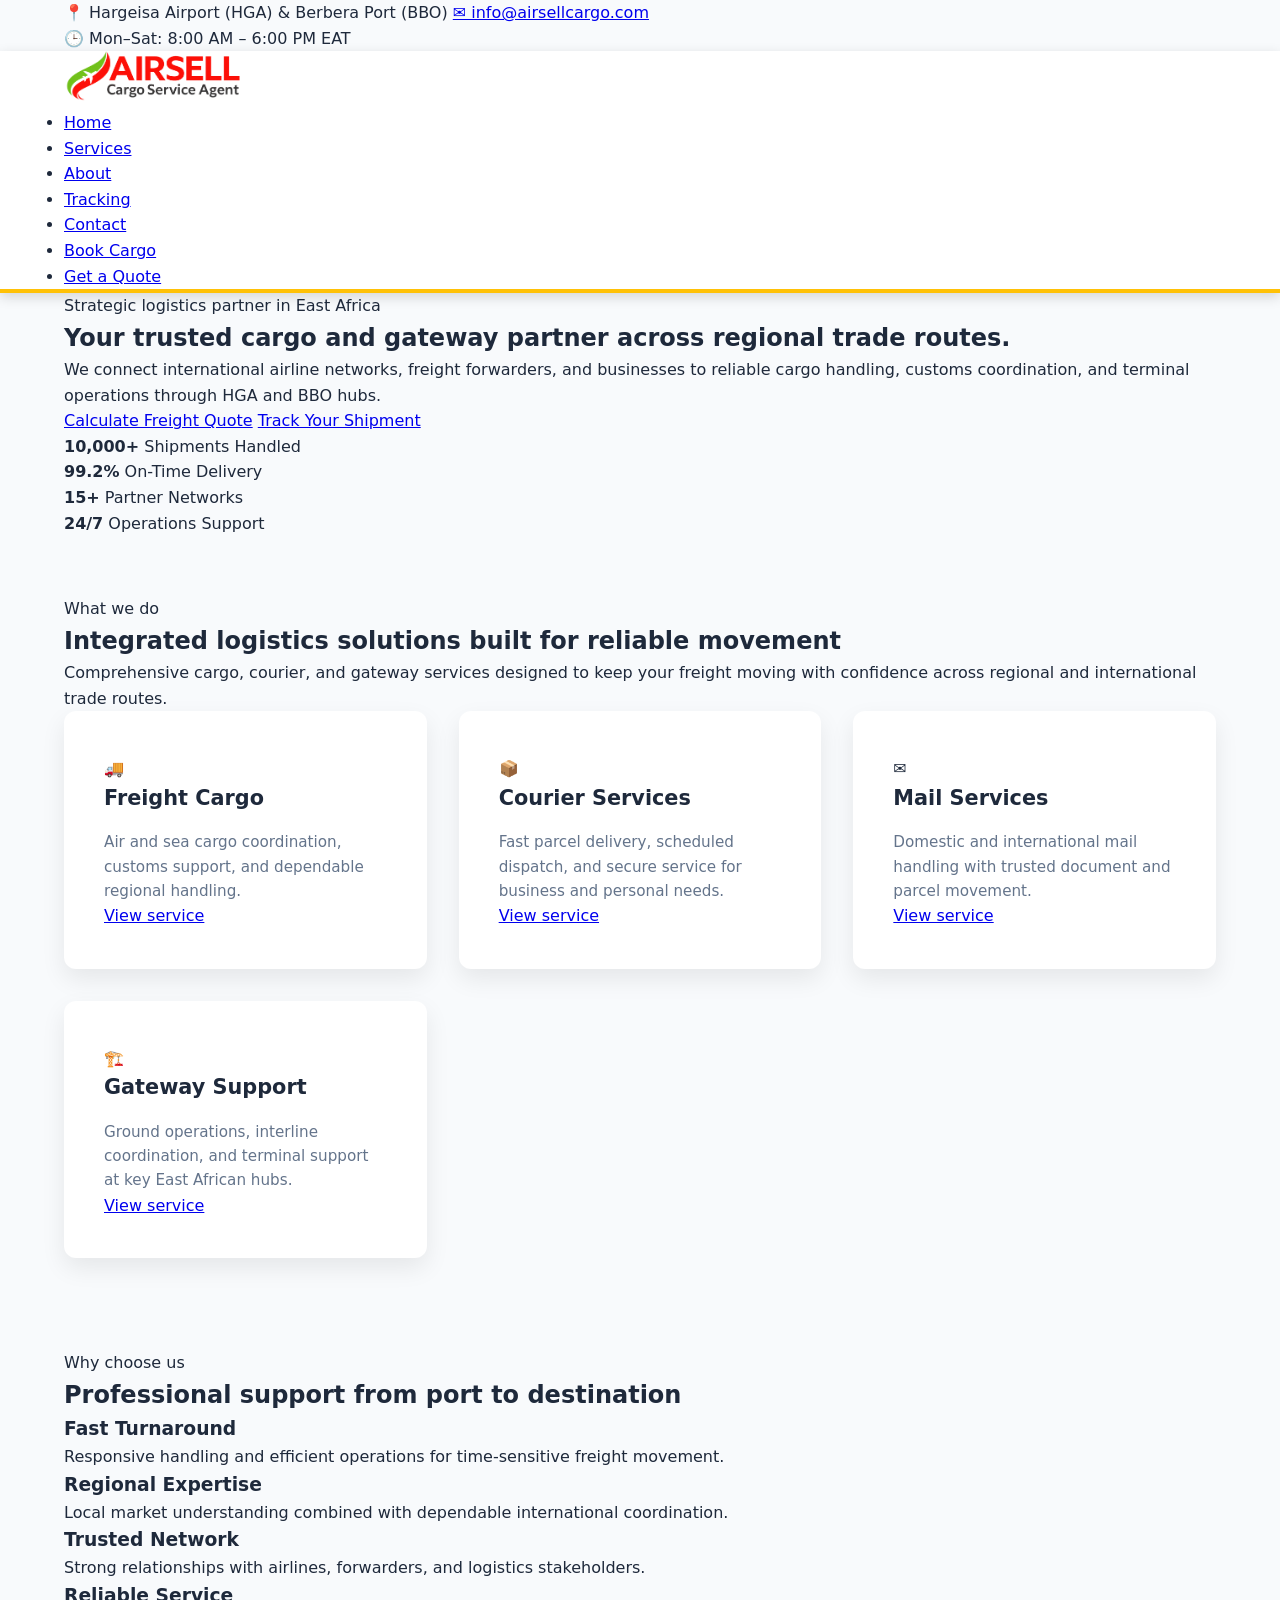
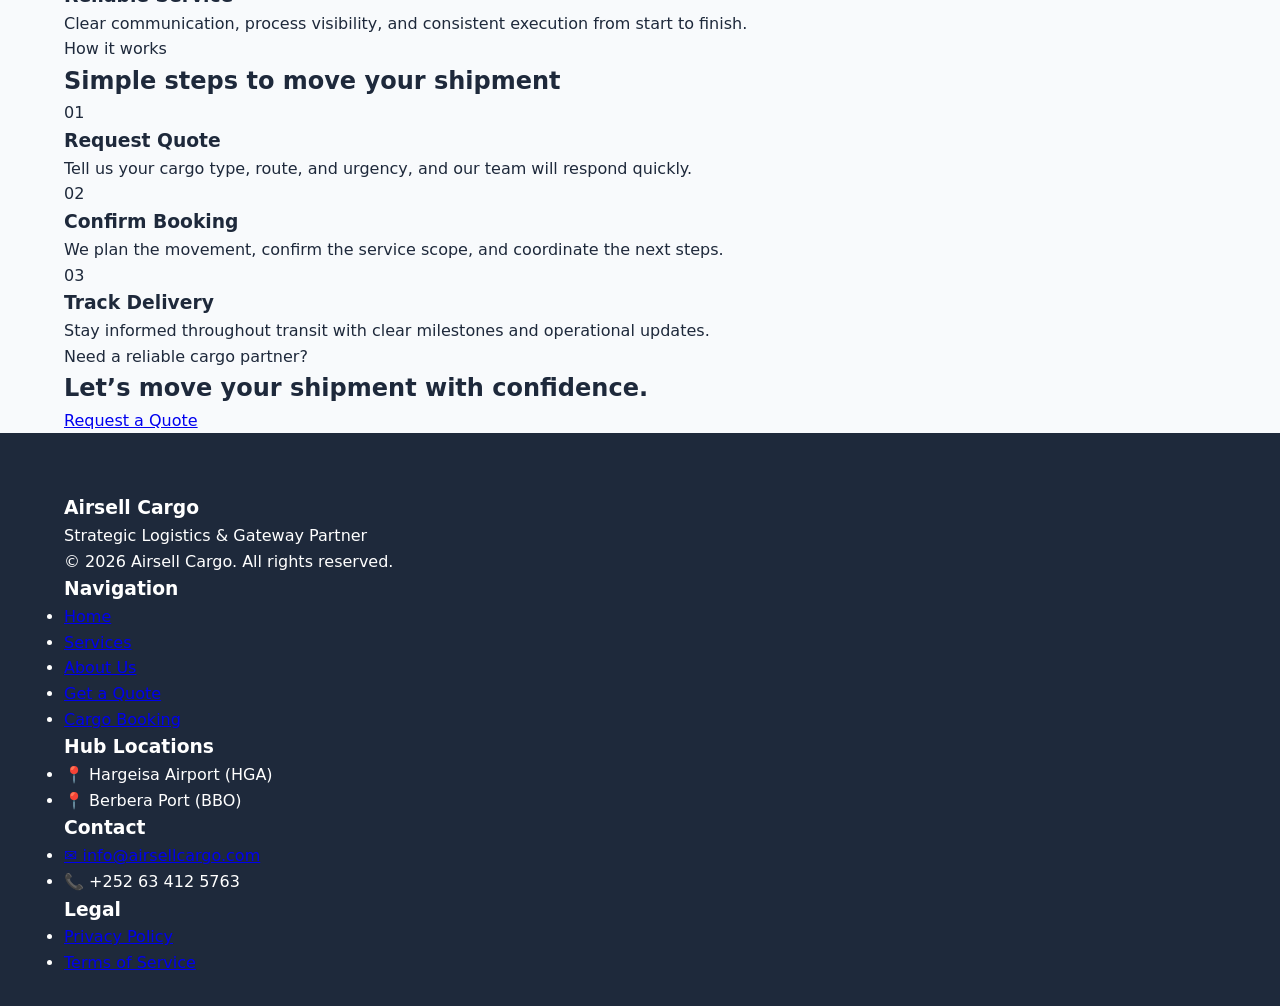
==== commit 4c642d07: "Standardize homepage navigation and booking links across the main landing page." ====
--- a/index.html
+++ b/index.html
@@ -36,11 +36,12 @@
 
         <nav class="main-nav" aria-label="Main navigation">
           <ul class="nav-list">
-            <li><a href="index.html" class="nav-link active">Home</a></li>
+            <li><a href="index.html" class="nav-link active" aria-current="page">Home</a></li>
             <li><a href="services.html" class="nav-link">Services</a></li>
             <li><a href="about.html" class="nav-link">About</a></li>
             <li><a href="tracking.html" class="nav-link">Tracking</a></li>
             <li><a href="contact.html" class="nav-link">Contact</a></li>
+            <li><a href="booking.html" class="nav-link">Book Cargo</a></li>
             <li><a href="quote.html" class="button button--primary nav-cta">Get a Quote</a></li>
           </ul>
         </nav>
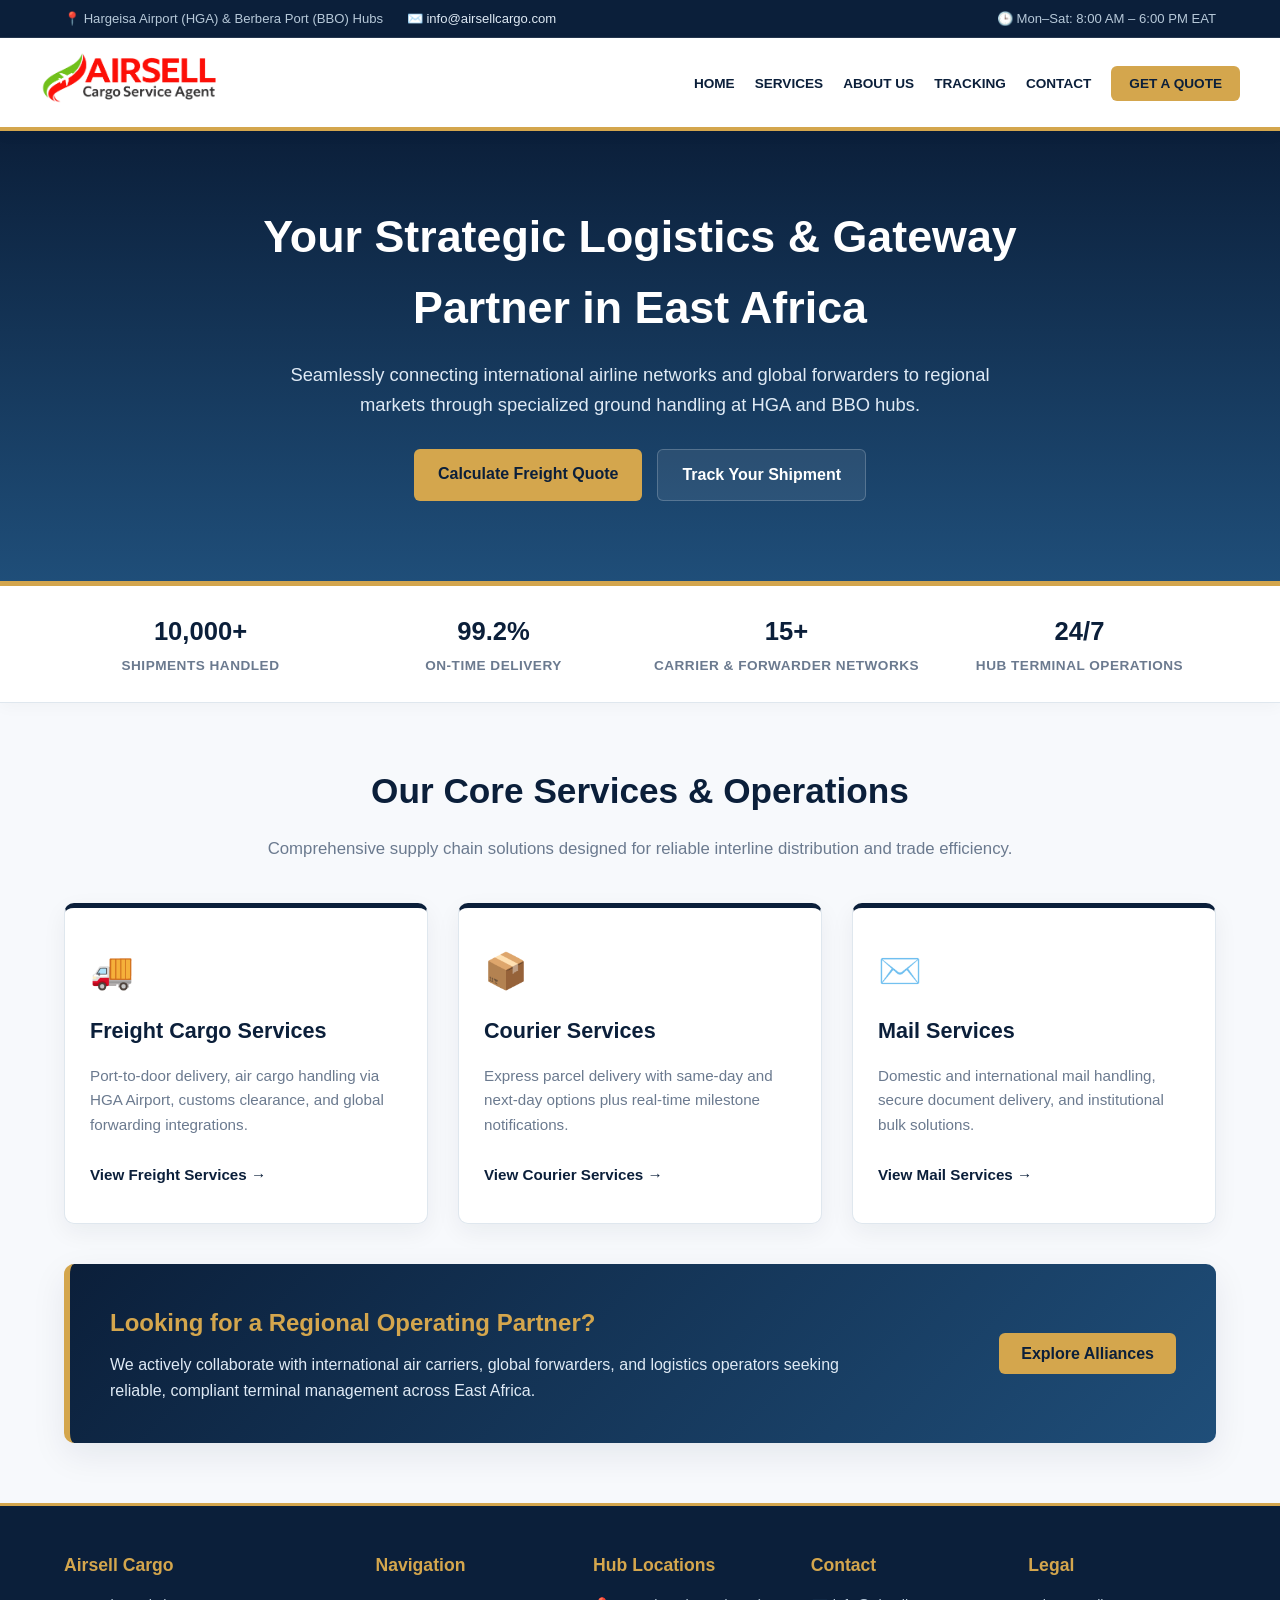
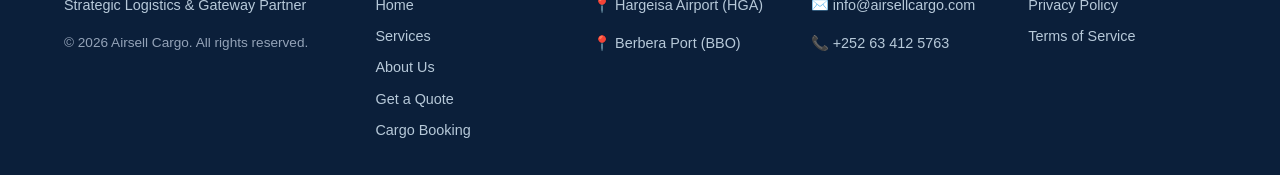
==== commit e574577f: "Update the branding to a premium logistics palette with navy, gold, and calm neutrals for a more pro" ====
--- a/index.html
+++ b/index.html
@@ -1,243 +1,540 @@
 <!DOCTYPE html>
 <html lang="en">
-  <head>
-    <meta charset="UTF-8" />
-    <meta http-equiv="X-UA-Compatible" content="IE=edge" />
-    <meta name="viewport" content="width=device-width, initial-scale=1.0, maximum-scale=5.0" />
-    <title>Airsell Cargo | Strategic Logistics & Gateway Partner</title>
-    <meta
-      name="description"
-      content="Airsell Cargo connects international carriers and forwarders to reliable logistics operations through HGA and BBO hubs in East Africa."
-    />
-    <link rel="preconnect" href="https://fonts.googleapis.com" />
-    <link rel="preconnect" href="https://fonts.gstatic.com" crossorigin />
-    <link
-      href="https://fonts.googleapis.com/css2?family=Inter:wght@400;500;600;700;800;900&display=swap"
-      rel="stylesheet"
-    />
-    <link rel="stylesheet" href="style.css" />
-  </head>
-  <body>
-    <div class="topbar">
-      <div class="container topbar__inner">
-        <div class="topbar__info">
-          <span>📍 Hargeisa Airport (HGA) &amp; Berbera Port (BBO)</span>
-          <a href="mailto:info@airsellcargo.com">✉️ info@airsellcargo.com</a>
-        </div>
-        <div class="topbar__hours">🕒 Mon–Sat: 8:00 AM – 6:00 PM EAT</div>
-      </div>
-    </div>
-
-    <header class="site-header">
-      <div class="container header__inner">
-        <a href="index.html" class="brand" aria-label="Airsell Cargo Home">
-          <img src="logo.png" alt="Airsell Cargo Service Agent" width="180" />
-        </a>
-
-        <nav class="main-nav" aria-label="Main navigation">
-          <ul class="nav-list">
-            <li><a href="index.html" class="nav-link active" aria-current="page">Home</a></li>
-            <li><a href="services.html" class="nav-link">Services</a></li>
-            <li><a href="about.html" class="nav-link">About</a></li>
-            <li><a href="tracking.html" class="nav-link">Tracking</a></li>
-            <li><a href="contact.html" class="nav-link">Contact</a></li>
-            <li><a href="booking.html" class="nav-link">Book Cargo</a></li>
-            <li><a href="quote.html" class="button button--primary nav-cta">Get a Quote</a></li>
-          </ul>
-        </nav>
-      </div>
-    </header>
-
-    <main>
-      <section class="hero">
-        <div class="container hero__content">
-          <p class="eyebrow">Strategic logistics partner in East Africa</p>
-          <h1>Your trusted cargo and gateway partner across regional trade routes.</h1>
-          <p class="hero__lead">
-            We connect international airline networks, freight forwarders, and businesses to reliable cargo
-            handling, customs coordination, and terminal operations through HGA and BBO hubs.
-          </p>
-
-          <div class="hero__actions">
-            <a href="quote.html" class="button button--primary">Calculate Freight Quote</a>
-            <a href="tracking.html" class="button button--secondary">Track Your Shipment</a>
-          </div>
-        </div>
-      </section>
-
-      <section class="stats-strip">
-        <div class="container stats-grid">
-          <div class="stat-item">
-            <strong>10,000+</strong>
-            <span>Shipments Handled</span>
-          </div>
-          <div class="stat-item">
-            <strong>99.2%</strong>
-            <span>On-Time Delivery</span>
-          </div>
-          <div class="stat-item">
-            <strong>15+</strong>
-            <span>Partner Networks</span>
-          </div>
-          <div class="stat-item">
-            <strong>24/7</strong>
-            <span>Operations Support</span>
-          </div>
-        </div>
-      </section>
-
-      <section class="section services-section">
-        <div class="container">
-          <div class="section-heading">
-            <span>What we do</span>
-            <h2>Integrated logistics solutions built for reliable movement</h2>
-            <p>
-              Comprehensive cargo, courier, and gateway services designed to keep your freight moving with
-              confidence across regional and international trade routes.
-            </p>
-          </div>
-
-          <div class="services-grid">
-            <article class="service-card service-card--red">
-              <div class="service-card__icon">🚚</div>
-              <h3>Freight Cargo</h3>
-              <p>Air and sea cargo coordination, customs support, and dependable regional handling.</p>
-              <a href="services.html">View service</a>
-            </article>
-
-            <article class="service-card service-card--gold">
-              <div class="service-card__icon">📦</div>
-              <h3>Courier Services</h3>
-              <p>Fast parcel delivery, scheduled dispatch, and secure service for business and personal needs.</p>
-              <a href="services.html">View service</a>
-            </article>
-
-            <article class="service-card service-card--green">
-              <div class="service-card__icon">✉️</div>
-              <h3>Mail Services</h3>
-              <p>Domestic and international mail handling with trusted document and parcel movement.</p>
-              <a href="services.html">View service</a>
-            </article>
-
-            <article class="service-card service-card--blue">
-              <div class="service-card__icon">🏗️</div>
-              <h3>Gateway Support</h3>
-              <p>Ground operations, interline coordination, and terminal support at key East African hubs.</p>
-              <a href="services.html">View service</a>
-            </article>
-          </div>
-        </div>
-      </section>
-
-      <section class="why-us">
-        <div class="container">
-          <div class="section-heading section-heading--light">
-            <span>Why choose us</span>
-            <h2>Professional support from port to destination</h2>
-          </div>
-
-          <div class="feature-grid">
-            <div class="feature-item">
-              <h3>Fast Turnaround</h3>
-              <p>Responsive handling and efficient operations for time-sensitive freight movement.</p>
-            </div>
-            <div class="feature-item">
-              <h3>Regional Expertise</h3>
-              <p>Local market understanding combined with dependable international coordination.</p>
-            </div>
-            <div class="feature-item">
-              <h3>Trusted Network</h3>
-              <p>Strong relationships with airlines, forwarders, and logistics stakeholders.</p>
-            </div>
-            <div class="feature-item">
-              <h3>Reliable Service</h3>
-              <p>Clear communication, process visibility, and consistent execution from start to finish.</p>
-            </div>
-          </div>
-        </div>
-      </section>
-
-      <section class="section process-section">
-        <div class="container">
-          <div class="section-heading">
-            <span>How it works</span>
-            <h2>Simple steps to move your shipment</h2>
-          </div>
-
-          <div class="process-grid">
-            <div class="process-step">
-              <div class="process-step__number">01</div>
-              <h3>Request Quote</h3>
-              <p>Tell us your cargo type, route, and urgency, and our team will respond quickly.</p>
-            </div>
-            <div class="process-step">
-              <div class="process-step__number">02</div>
-              <h3>Confirm Booking</h3>
-              <p>We plan the movement, confirm the service scope, and coordinate the next steps.</p>
-            </div>
-            <div class="process-step">
-              <div class="process-step__number">03</div>
-              <h3>Track Delivery</h3>
-              <p>Stay informed throughout transit with clear milestones and operational updates.</p>
-            </div>
-          </div>
-        </div>
-      </section>
-
-      <section class="cta-banner">
-        <div class="container cta-banner__inner">
-          <div>
-            <span>Need a reliable cargo partner?</span>
-            <h2>Let’s move your shipment with confidence.</h2>
-          </div>
-          <a href="contact.html" class="button button--primary">Request a Quote</a>
-        </div>
-      </section>
-    </main>
-
-    <footer class="site-footer">
-      <div class="container footer-grid">
-        <div class="footer-col footer-brand">
-          <h3>Airsell Cargo</h3>
-          <p>Strategic Logistics &amp; Gateway Partner</p>
-          <p class="copyright">© 2026 Airsell Cargo. All rights reserved.</p>
-        </div>
-
-        <div class="footer-col">
-          <h3>Navigation</h3>
-          <ul>
-            <li><a href="index.html">Home</a></li>
-            <li><a href="services.html">Services</a></li>
-            <li><a href="about.html">About Us</a></li>
-            <li><a href="quote.html">Get a Quote</a></li>
-            <li><a href="booking.html">Cargo Booking</a></li>
-          </ul>
-        </div>
-
-        <div class="footer-col">
-          <h3>Hub Locations</h3>
-          <ul>
-            <li>📍 Hargeisa Airport (HGA)</li>
-            <li>📍 Berbera Port (BBO)</li>
-          </ul>
-        </div>
-
-        <div class="footer-col">
-          <h3>Contact</h3>
-          <ul>
-            <li><a href="mailto:info@airsellcargo.com">✉️ info@airsellcargo.com</a></li>
-            <li>📞 +252 63 412 5763</li>
-          </ul>
-        </div>
-
-        <div class="footer-col">
-          <h3>Legal</h3>
-          <ul>
-            <li><a href="privacy.html">Privacy Policy</a></li>
-            <li><a href="terms.html">Terms of Service</a></li>
-          </ul>
-        </div>
-      </div>
-    </footer>
-  </body>
+<head>
+  <meta charset="UTF-8">
+  <meta http-equiv="X-UA-Compatible" content="IE=edge">
+  <meta name="viewport" content="width=device-width, initial-scale=1.0, maximum-scale=5.0">
+  <title>Airsell Cargo | Strategic Logistics & Gateway Partner</title>
+  <meta name="description" content="Your trusted regional operating extension, connecting international airline networks and global forwarders to East African markets through HGA and BBO hubs.">
+  
+  <style>  
+    :root {
+      --brand-primary: #0b1f3a;
+      --brand-secondary: #1f4e79;
+      --brand-accent: #d4a64d;
+      --brand-danger: #c83e3e;
+      --brand-yellow: #d4a64d;
+      --primary-dark: #0b1f3a;
+      --text-dark: #1e2a37;
+      --text-gray: #6b7a8f;
+      --bg-light: #f7f9fc;
+      --card-shadow: 0 12px 35px rgba(11, 31, 58, 0.08);
+      --border-color: #dfe7ee;
+    }
+    
+    * { box-sizing: border-box; }
+
+    body { 
+      font-family: 'Segoe UI', Roboto, Arial, sans-serif; 
+      margin: 0; 
+      background: var(--bg-light); 
+      color: var(--text-dark); 
+      line-height: 1.6; 
+    }
+    
+    .container { 
+      max-width: 1200px; 
+      margin: auto; 
+      padding: 0 24px; 
+    }
+    
+    /* Top Bar */
+    .top-bar {
+      background: var(--primary-dark);
+      color: #b7c9d9;
+      font-size: 0.82rem;
+      padding: 8px 0;
+      border-bottom: 1px solid rgba(255, 255, 255, 0.1);
+    }
+
+    .top-bar-flex {
+      display: flex;
+      justify-content: space-between;
+      align-items: center;
+    }
+
+    .top-bar-info span { margin-right: 20px; }
+    .top-bar-info a { color: #dfeaf5; text-decoration: none; }
+    .top-bar-info a:hover { color: var(--brand-accent); }
+
+    /* Header Navigation */
+    header { 
+      background: #ffffff; 
+      border-bottom: 4px solid var(--brand-accent); 
+      box-shadow: 0 4px 12px rgba(11,31,58,0.05); 
+      position: sticky;
+      top: 0;
+      z-index: 1000;
+    }
+    
+    .header-flex { 
+      display: flex; 
+      justify-content: space-between; 
+      align-items: center; 
+      padding: 15px 0;
+    }
+    
+    .nav-links { 
+      list-style: none; 
+      display: flex; 
+      align-items: center;
+      gap: 20px; 
+      margin: 0; 
+      padding: 0;
+    }
+    
+    .nav-links a { 
+      text-decoration: none; 
+      color: var(--primary-dark); 
+      font-weight: 600; 
+      text-transform: uppercase; 
+      font-size: 0.85rem; 
+      transition: color 0.3s ease; 
+    }
+    
+    .nav-links a.active, .nav-links a:hover { 
+      color: var(--brand-primary);
+    }
+
+    .btn-nav-cta {
+      background: var(--brand-accent);
+      color: var(--brand-primary) !important;
+      padding: 10px 18px;
+      border-radius: 6px;
+      font-weight: 700 !important;
+    }
+
+    .btn-nav-cta:hover {
+      background: #c49632;
+    }
+    
+    /* Hero Section */
+    .hero-banner { 
+      text-align: center; 
+      padding: 70px 20px 80px; 
+      background: linear-gradient(180deg, var(--primary-dark) 0%, var(--brand-secondary) 100%);
+      color: #ffffff;
+      border-bottom: 5px solid var(--brand-accent); 
+    }
+    
+    .hero-banner h1 { 
+      font-size: 2.8rem; 
+      margin: 0 0 16px; 
+      font-weight: 800; 
+      color: #ffffff; 
+      max-width: 900px;
+      margin-left: auto;
+      margin-right: auto;
+    } 
+
+    .hero-banner p {
+      max-width: 700px;
+      margin: 0 auto 30px;
+      color: #dfeaf5;
+      font-size: 1.15rem;
+    }
+
+    .hero-btns {
+      display: flex;
+      justify-content: center;
+      gap: 15px;
+    }
+
+    .btn-primary {
+      background: var(--brand-accent);
+      color: var(--brand-primary);
+      padding: 12px 24px;
+      border-radius: 6px;
+      text-decoration: none;
+      font-weight: 700;
+      transition: background 0.2s;
+    }
+
+    .btn-primary:hover {
+      background: #c49632;
+    }
+
+    .btn-secondary {
+      background: rgba(255, 255, 255, 0.08);
+      color: #ffffff;
+      padding: 12px 24px;
+      border-radius: 6px;
+      text-decoration: none;
+      font-weight: 700;
+      border: 1px solid rgba(255, 255, 255, 0.2);
+      transition: background 0.2s;
+    }
+
+    .btn-secondary:hover {
+      background: rgba(255, 255, 255, 0.15);
+    }
+
+    /* Trust Metrics Strip */
+    .metrics-strip {
+      background: #ffffff;
+      border-bottom: 1px solid var(--border-color);
+      padding: 25px 0;
+      box-shadow: 0 4px 15px rgba(0,0,0,0.03);
+    }
+
+    .metrics-grid {
+      display: grid;
+      grid-template-columns: repeat(4, 1fr);
+      gap: 20px;
+      text-align: center;
+    }
+
+    .metric-item strong {
+      display: block;
+      font-size: 1.6rem;
+      color: var(--brand-primary);
+      font-weight: 800;
+    }
+
+    .metric-item span {
+      font-size: 0.85rem;
+      color: var(--text-gray);
+      text-transform: uppercase;
+      letter-spacing: 0.5px;
+      font-weight: 600;
+    }
+
+    /* Services & Partnership Section */
+    .services-wrapper {
+      max-width: 1200px;
+      margin: 60px auto;
+      padding: 0 24px;
+    }
+
+    .section-title {
+      text-align: center;
+      margin-bottom: 40px;
+    }
+
+    .section-title h2 {
+      font-size: 2.2rem;
+      color: var(--primary-dark);
+      margin-bottom: 10px;
+    }
+
+    .section-title p {
+      color: var(--text-gray);
+      font-size: 1.05rem;
+    }
+
+    .services-grid {
+      display: grid;
+      grid-template-columns: repeat(3, 1fr);
+      gap: 30px;
+      margin-bottom: 40px;
+    }
+
+    .service-card {
+      background: #ffffff;
+      color: var(--text-dark);
+      padding: 35px 25px;
+      border-radius: 10px;
+      box-shadow: 0 8px 25px rgba(11, 31, 58, 0.06);
+      border-top: 5px solid var(--primary-dark);
+      border-left: 1px solid var(--border-color);
+      border-right: 1px solid var(--border-color);
+      border-bottom: 1px solid var(--border-color);
+      display: flex;
+      flex-direction: column;
+      justify-content: space-between;
+      transition: transform 0.2s ease;
+    }
+
+    .service-card:hover {
+      transform: translateY(-4px);
+    }
+
+    .service-card .icon {
+      font-size: 2.2rem;
+      margin-bottom: 15px;
+    }
+
+    .service-card h2 {
+      color: var(--primary-dark);
+      margin-top: 0;
+      margin-bottom: 15px;
+      font-size: 1.35rem;
+    }
+
+    .service-card p {
+      color: var(--text-gray);
+      font-size: 0.95rem;
+      line-height: 1.6;
+      margin-bottom: 25px;
+    }
+
+    .service-link {
+      display: inline-block;
+      color: var(--brand-primary);
+      text-decoration: none;
+      font-weight: 700;
+      font-size: 0.95rem;
+      transition: color 0.2s;
+    }
+
+    .service-link:hover {
+      color: var(--brand-accent);
+    }
+
+    /* Strategic Partnership Spotlight Banner */
+    .partnership-spotlight {
+      background: linear-gradient(135deg, var(--primary-dark) 0%, var(--brand-secondary) 100%);
+      color: #ffffff;
+      padding: 40px;
+      border-radius: 10px;
+      border-left: 6px solid var(--brand-accent);
+      display: flex;
+      justify-content: space-between;
+      align-items: center;
+      gap: 20px;
+      box-shadow: var(--card-shadow);
+    }
+
+    .partnership-spotlight h3 {
+      color: var(--brand-accent);
+      margin-top: 0;
+      margin-bottom: 10px;
+      font-size: 1.5rem;
+    }
+
+    .partnership-spotlight p {
+      color: #dfeaf5;
+      margin: 0;
+      font-size: 1rem;
+      max-width: 750px;
+    }
+
+    .btn-partnership {
+      background: var(--brand-accent);
+      color: var(--primary-dark);
+      padding: 12px 22px;
+      border-radius: 6px;
+      text-decoration: none;
+      font-weight: 800;
+      white-space: nowrap;
+      transition: background 0.2s;
+    }
+
+    .btn-partnership:hover {
+      background: #c49632;
+    }
+
+    /* Footer */
+    .site-footer { 
+      background: var(--primary-dark); 
+      color: #ffffff; 
+      padding: 45px 0 25px; 
+      font-size: 0.9rem;
+      border-top: 3px solid var(--brand-accent);
+    }
+
+    .footer-grid { 
+      display: grid; 
+      grid-template-columns: 1.5fr repeat(4, 1fr); 
+      gap: 30px; 
+      max-width: 1200px;
+      margin: auto;
+      padding: 0 24px;
+    }
+
+    .footer-col h3 {
+      color: var(--brand-accent);
+      margin-top: 0;
+      margin-bottom: 15px;
+      font-size: 1.1rem;
+    }
+
+    .footer-col ul { list-style: none; padding: 0; margin: 0; }
+    .footer-col li { margin-bottom: 8px; }
+    .footer-col a { color: #b7c9d9; text-decoration: none; transition: color 0.3s ease; }
+    .footer-col a:hover { color: #ffffff; }
+
+    @media (max-width: 900px) {
+      .services-grid, .metrics-grid { grid-template-columns: 1fr; }
+      .hero-btns { flex-direction: column; }
+      .partnership-spotlight { flex-direction: column; align-items: flex-start; }
+    }
+  </style>
+</head>
+<body>
+
+<!-- Top Notification Bar -->
+<div class="top-bar">
+  <div class="container top-bar-flex">
+    <div class="top-bar-info">
+      <span>📍 Hargeisa Airport (HGA) & Berbera Port (BBO) Hubs</span>
+      <span>✉️ <a href="mailto:info@airsellcargo.com">info@airsellcargo.com</a></span>
+    </div>
+    <div>
+      <span>🕒 Mon–Sat: 8:00 AM – 6:00 PM EAT</span>
+    </div>
+  </div>
+</div>
+
+<!-- Main Header -->
+<header>
+  <div class="container header-flex">
+    <div class="logo">
+      <a href="index.html">
+        <img src="logo.png" alt="Airsell Cargo Service Agent" width="180">
+      </a>
+    </div>
+    
+    <nav aria-label="Main Navigation">
+      <ul class="nav-links">
+        <li><a href="index.html" class="active" aria-current="page">Home</a></li>
+        <li><a href="services.html">Services</a></li>
+        <li><a href="about.html">About Us</a></li>
+        <li><a href="tracking.html">Tracking</a></li>
+        <li><a href="contact.html">Contact</a></li>
+        <li><a href="quote.html" class="btn-nav-cta">Get a Quote</a></li>
+      </ul>
+    </nav>
+  </div>
+</header>
+
+<!-- Hero Section -->
+<section class="hero-banner">
+  <div class="container">
+    <h1>Your Strategic Logistics & Gateway Partner in East Africa</h1>
+    <p>Seamlessly connecting international airline networks and global forwarders to regional markets through specialized ground handling at HGA and BBO hubs.</p>
+    <div class="hero-btns">
+      <a href="quote.html" class="btn-primary">Calculate Freight Quote</a>
+      <a href="tracking.html" class="btn-secondary">Track Your Shipment</a>
+    </div>
+  </div>
+</section>
+
+<!-- Trust Metrics Strip -->
+<div class="metrics-strip">
+  <div class="container">
+    <div class="metrics-grid">
+      <div class="metric-item">
+        <strong>10,000+</strong>
+        <span>Shipments Handled</span>
+      </div>
+      <div class="metric-item">
+        <strong>99.2%</strong>
+        <span>On-Time Delivery</span>
+      </div>
+      <div class="metric-item">
+        <strong>15+</strong>
+        <span>Carrier & Forwarder Networks</span>
+      </div>
+      <div class="metric-item">
+        <strong>24/7</strong>
+        <span>Hub Terminal Operations</span>
+      </div>
+    </div>
+  </div>
+</div>
+
+<!-- Core Services & Partnership Section -->
+<div class="services-wrapper">
+  <div class="section-title">
+    <h2>Our Core Services & Operations</h2>
+    <p>Comprehensive supply chain solutions designed for reliable interline distribution and trade efficiency.</p>
+  </div>
+
+  <div class="services-grid">
+    
+    <!-- Service 1 -->
+    <div class="service-card">
+      <div>
+        <div class="icon">🚚</div>
+        <h2>Freight Cargo Services</h2>
+        <p>Port-to-door delivery, air cargo handling via HGA Airport, customs clearance, and global forwarding integrations.</p>
+      </div>
+      <div>
+        <a href="services.html" class="service-link">View Freight Services →</a>
+      </div>
+    </div>
+
+    <!-- Service 2 -->
+    <div class="service-card">
+      <div>
+        <div class="icon">📦</div>
+        <h2>Courier Services</h2>
+        <p>Express parcel delivery with same-day and next-day options plus real-time milestone notifications.</p>
+      </div>
+      <div>
+        <a href="services.html" class="service-link">View Courier Services →</a>
+      </div>
+    </div>
+
+    <!-- Service 3 -->
+    <div class="service-card">
+      <div>
+        <div class="icon">✉️</div>
+        <h2>Mail Services</h2>
+        <p>Domestic and international mail handling, secure document delivery, and institutional bulk solutions.</p>
+      </div>
+      <div>
+        <a href="services.html" class="service-link">View Mail Services →</a>
+      </div>
+    </div>
+
+  </div>
+
+  <!-- Strategic Alliance Spotlight Banner -->
+  <div class="partnership-spotlight">
+    <div>
+      <h3>Looking for a Regional Operating Partner?</h3>
+      <p>We actively collaborate with international air carriers, global forwarders, and logistics operators seeking reliable, compliant terminal management across East Africa.</p>
+    </div>
+    <div>
+      <a href="contact.html" class="btn-partnership">Explore Alliances</a>
+    </div>
+  </div>
+
+</div>
+
+<!-- Footer Section -->
+<footer class="site-footer">
+  <div class="footer-grid">
+    <div class="footer-col">
+      <h3>Airsell Cargo</h3>
+      <p style="color: #b7c9d9;">Strategic Logistics & Gateway Partner</p>
+      <p style="color: #94a3b8; font-size: 0.85rem;">© 2026 Airsell Cargo. All rights reserved.</p>
+    </div>
+
+    <div class="footer-col">
+      <h3>Navigation</h3>
+      <ul>
+        <li><a href="index.html">Home</a></li>
+        <li><a href="services.html">Services</a></li>
+        <li><a href="about.html">About Us</a></li>
+        <li><a href="quote.html">Get a Quote</a></li>
+        <li><a href="booking.html">Cargo Booking</a></li>
+      </ul>
+    </div>
+
+    <div class="footer-col">
+      <h3>Hub Locations</h3>
+      <p style="color: #b7c9d9; margin-bottom: 6px;">📍 Hargeisa Airport (HGA)</p>
+      <p style="color: #b7c9d9;">📍 Berbera Port (BBO)</p>
+    </div>
+
+    <div class="footer-col">
+      <h3>Contact</h3>
+      <p style="color: #b7c9d9; margin-bottom: 6px;">✉️ <a href="mailto:info@airsellcargo.com">info@airsellcargo.com</a></p>
+      <p style="color: #b7c9d9;">📞 +252 63 412 5763</p>
+    </div>
+
+    <div class="footer-col">
+      <h3>Legal</h3>
+      <ul>
+        <li><a href="privacy.html">Privacy Policy</a></li>
+        <li><a href="terms.html">Terms of Service</a></li>
+      </ul>
+    </div>
+  </div>
+</footer>
+
+</body>
 </html>
